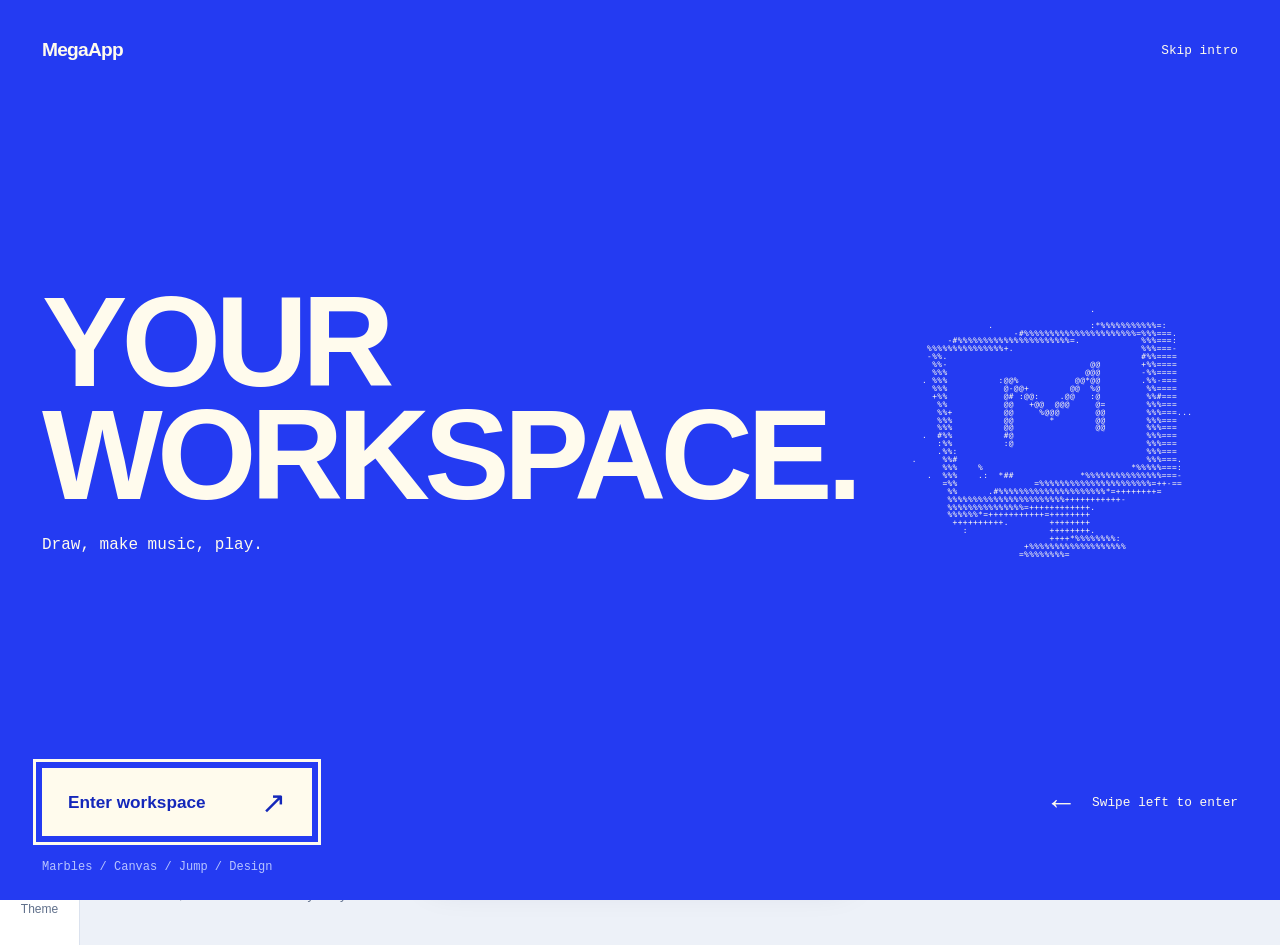
==== index.html @ 5696711a "Publish Git-backed Reading from MegaApp 30e77fb" ====
<!doctype html>
<html lang="en">
  <head>
    <meta charset="utf-8" />
    <meta
      name="viewport"
      content="width=device-width, initial-scale=1, viewport-fit=cover"
    />
    <meta name="theme-color" content="#3558f5" />
    <meta
      name="description"
      content="A personal creative playground for iPad, Pencil, and the web."
    />
    <meta name="apple-mobile-web-app-capable" content="yes" />
    <meta name="apple-mobile-web-app-status-bar-style" content="default" />
    <title>MegaApp — Playground</title>
    <link rel="icon" href="./favicon.svg" type="image/svg+xml" />
    <link rel="apple-touch-icon" href="./icons/apple-touch-icon.png" />
    <link rel="manifest" href="./manifest.webmanifest" />
    <link rel="stylesheet" href="./styles.css" />
    <link rel="stylesheet" href="./files-demo.css" />
    <link rel="stylesheet" href="./reading.css" />
  </head>
  <body>
    <div class="app-shell">
      <header class="topbar">
        <a class="brand" href="./" aria-label="MegaApp home"
          ><span class="brand-mark" aria-hidden="true">m</span
          ><span>MegaApp</span><span class="edition">Playground</span></a
        >
        <div class="topbar-actions">
          <span id="connection-status" class="connection">Online</span
          ><button id="install-help" class="quiet-button">Add to iPad</button>
        </div>
      </header>
      <nav class="dock" aria-label="Playground" role="tablist">
        <button
          class="dock-button selected"
          id="tab-marble"
          role="tab"
          aria-selected="true"
          aria-controls="panel-marble"
          data-panel="marble"
        >
          <svg viewBox="0 0 24 24" aria-hidden="true">
            <circle cx="8" cy="7" r="3" />
            <circle cx="17" cy="13" r="2" />
            <path d="m3 14 10 5 8-4" /></svg
          ><span>Marbles</span>
        </button>
        <button
          class="dock-button"
          id="tab-jump"
          role="tab"
          aria-selected="false"
          aria-controls="panel-jump"
          tabindex="-1"
          data-panel="jump"
        >
          <svg viewBox="0 0 24 24" aria-hidden="true">
            <path
              d="M3 20h6m6 0h6M7 14l4-7 4 4 3-1M11 7l-1-3m1 3 4-2M11 13l-1 5m3-5 3 5"
            />
            <circle cx="15" cy="3" r="1.5" /></svg
          ><span>Jump</span>
        </button>
        <button
          class="dock-button"
          id="tab-canvas"
          role="tab"
          aria-selected="false"
          aria-controls="panel-canvas"
          tabindex="-1"
          data-panel="canvas"
        >
          <svg viewBox="0 0 24 24" aria-hidden="true">
            <path d="m5 17 12-12 3 3-12 12-4 1Z M14 8l3 3" /></svg
          ><span>Canvas</span>
        </button>
        <button
          class="dock-button"
          id="tab-files"
          role="tab"
          aria-selected="false"
          aria-controls="panel-files"
          tabindex="-1"
          data-panel="files"
        >
          <svg viewBox="0 0 24 24" aria-hidden="true">
            <path d="M3 7h7l2 2h9v11H3Z M3 7V4h7l2 3" />
            <path d="M8 14h8 M8 17h5" /></svg
          ><span>Files</span>
        </button>
        <button class="dock-button" id="tab-reading" role="tab" aria-selected="false" aria-controls="panel-reading" tabindex="-1" data-panel="reading"><svg viewBox="0 0 24 24" aria-hidden="true"><path d="M5 3h10l4 4v14H5Z M14 3v5h5 M8 12h8 M8 16h6" /></svg><span>Reading</span></button>
        <button
          class="dock-button"
          id="tab-device"
          role="tab"
          aria-selected="false"
          aria-controls="panel-device"
          tabindex="-1"
          data-panel="device"
        >
          <svg viewBox="0 0 24 24" aria-hidden="true">
            <rect x="6" y="3" width="12" height="18" rx="3" />
            <path d="M10 17h4" /></svg
          ><span>Device</span>
        </button>
        <button
          class="dock-button"
          id="tab-state"
          role="tab"
          aria-selected="false"
          aria-controls="panel-state"
          tabindex="-1"
          data-panel="state"
        >
          <svg viewBox="0 0 24 24" aria-hidden="true">
            <path d="m12 3 9 5-9 5-9-5Z m-9 9 9 5 9-5 M3 16l9 5 9-5" /></svg
          ><span>State</span>
        </button>
        <button
          class="dock-button"
          id="tab-design"
          role="tab"
          aria-selected="false"
          aria-controls="panel-design"
          tabindex="-1"
          data-panel="design"
        >
          <svg viewBox="0 0 24 24" aria-hidden="true">
            <path
              d="M12 5v15M3 4h5a4 4 0 0 1 4 2 4 4 0 0 1 4-2h5v15h-5a4 4 0 0 0-4 2 4 4 0 0 0-4-2H3Z"
            /></svg
          ><span>Design</span>
        </button>
        <span class="dock-spacer"></span
        ><button
          id="theme-toggle"
          class="dock-button"
          aria-label="Switch color theme"
        >
          <svg viewBox="0 0 24 24" aria-hidden="true">
            <path d="M19 14A8 8 0 0 1 10 5a8 8 0 1 0 9 9Z" /></svg
          ><span>Theme</span>
        </button>
      </nav>
      <main>
        <section
          id="panel-marble"
          class="panel marble-panel"
          role="tabpanel"
          aria-labelledby="tab-marble"
        >
          <div class="panel-heading marble-heading">
            <div>
              <h1>Marble Music</h1>
              <p>Draw a line. Let a little melody fall.</p>
            </div>
            <button
              id="marble-play"
              class="primary-button marble-play"
              aria-pressed="false"
              disabled
            >
              Play
            </button>
          </div>
          <div class="marble-toolbar" aria-label="Marble tools">
            <div class="segmented">
              <button id="marble-tool-draw" class="active" aria-pressed="true">
                Draw rails
              </button>
              <button id="marble-tool-drop" aria-pressed="false">
                Drop marbles
              </button>
            </div>
            <label class="marble-note-control"
              >Next rail
              <select id="marble-note">
                <option value="0">C4</option>
                <option value="1">D4</option>
                <option value="2">E4</option>
                <option value="3">G4</option>
                <option value="4">A4</option>
                <option value="5">C5</option>
                <option value="6">D5</option>
                <option value="7">E5</option>
              </select>
            </label>
            <div class="toolbar-spacer"></div>
            <button id="marble-undo" class="quiet-button" disabled>Undo</button>
            <button id="marble-clear" class="quiet-button">Clear</button>
          </div>
          <div class="marble-workspace">
            <div id="marble-stage" class="marble-stage">
              <canvas
                id="marble-canvas"
                tabindex="0"
                aria-label="Marble Music board. Draw rails or drop marbles with Pencil, touch, or mouse. Use the controls to play. Keyboard: Space to play or pause, Command Z to undo."
              ></canvas>
            </div>
            <aside class="marble-instrument" aria-label="Instrument controls">
              <div class="marble-control-title">
                <h2>A tiny instrument</h2>
                <span class="marble-note-symbol" aria-hidden="true">♫</span>
              </div>
              <button
                id="marble-sound"
                class="quiet-button marble-sound"
                aria-pressed="true"
              >
                Sound on
              </button>
              <label class="marble-slider"
                >Gravity
                <output id="marble-gravity-value" for="marble-gravity"
                  >600</output
                >
                <input
                  id="marble-gravity"
                  type="range"
                  min="100"
                  max="1200"
                  step="1"
                  value="600"
                />
              </label>
              <label class="marble-slider"
                >Volume
                <output id="marble-volume-value" for="marble-volume"
                  >35%</output
                >
                <input
                  id="marble-volume"
                  type="range"
                  min="0"
                  max="1"
                  step="0.01"
                  value="0.35"
                />
              </label>
              <p id="marble-instruction" class="marble-instruction">
                Draw musical rails, then press Play. Choose Drop marbles to add
                your own.
              </p>
              <div class="marble-scene-actions">
                <button id="marble-reset" class="quiet-button">Restart</button>
                <button id="marble-demo" class="quiet-button">Load demo</button>
              </div>
              <div class="marble-file-actions">
                <button id="marble-export" class="quiet-button">
                  Save scene
                </button>
                <button id="marble-import" class="quiet-button">
                  Open scene
                </button>
                <input
                  id="marble-file"
                  type="file"
                  accept="application/json,.json"
                  hidden
                />
              </div>
            </aside>
          </div>
          <footer class="marble-footer">
            <span id="marble-status" role="status"
              >Getting the marbles ready…</span
            >
            <div class="marble-counters">
              <span><output id="marble-ball-count">0</output> marbles</span
              ><span><output id="marble-hit-count">0</output> notes</span>
            </div>
          </footer>
        </section>
        <section
          id="panel-jump"
          class="panel platformer-panel"
          role="tabpanel"
          aria-labelledby="tab-jump"
          hidden
        >
          <div class="panel-heading platformer-heading">
            <div>
              <h1>Pocket Jump</h1>
              <p>Run, jump, grab coins. Reach the flag.</p>
            </div>
            <div class="platformer-actions">
              <button
                id="platformer-sound"
                class="quiet-button"
                aria-pressed="true"
              >
                Sound on
              </button>
              <button id="platformer-restart" class="quiet-button">
                Restart
              </button>
              <button id="platformer-play" class="primary-button">Start</button>
            </div>
          </div>
          <div class="platformer-machine">
            <div class="platformer-hud" aria-label="Game score">
              <span>Score <output id="platformer-score">0</output></span>
              <span>Coins <output id="platformer-coins">0</output></span>
              <span>Lives <output id="platformer-lives">3</output></span>
            </div>
            <div id="platformer-stage" class="platformer-stage">
              <canvas
                id="platformer-canvas"
                tabindex="0"
                aria-label="Pocket Jump game. Use left and right arrows or A and D to move. Space, up arrow, or W to jump. On a touchscreen use the move and Jump buttons below."
                aria-describedby="platformer-status"
              ></canvas>
              <div id="platformer-overlay" class="platformer-overlay">
                <div class="platformer-prompt">
                  <h2 id="platformer-overlay-title">A little adventure.</h2>
                  <p id="platformer-overlay-text">
                    Jump over gaps and stomp the blobs. Three lives, one flag.
                  </p>
                  <button id="platformer-action" class="primary-button">
                    Start
                  </button>
                </div>
              </div>
            </div>
            <div class="platformer-controls" aria-label="Touch game controls">
              <div class="platformer-directions">
                <button
                  id="platformer-left"
                  class="platformer-pad"
                  aria-label="Move left"
                  aria-pressed="false"
                >
                  <span aria-hidden="true">←</span>
                </button>
                <button
                  id="platformer-right"
                  class="platformer-pad"
                  aria-label="Move right"
                  aria-pressed="false"
                >
                  <span aria-hidden="true">→</span>
                </button>
              </div>
              <span class="platformer-touch-hint"
                >Hold to move. Tap to jump.</span
              >
              <button
                id="platformer-jump"
                class="platformer-pad platformer-jump"
                aria-label="Jump"
                aria-pressed="false"
              >
                Jump <span aria-hidden="true">↑</span>
              </button>
            </div>
          </div>
          <footer class="platformer-footer">
            <span id="platformer-status" role="status"
              >Your adventure is ready.</span
            >
            <span class="platformer-keyboard-hint"
              >Keyboard: ← → or A D · Space to jump</span
            >
          </footer>
        </section>
        <section
          id="panel-canvas"
          class="panel canvas-panel"
          role="tabpanel"
          aria-labelledby="tab-canvas"
          hidden
        >
          <div class="panel-heading">
            <div>
              <h1>A little room to make things.</h1>
              <p>Pencil, finger, mouse. Try a mark.</p>
            </div>
            <button id="canvas-fullscreen" class="quiet-button">
              Fullscreen
            </button>
          </div>
          <div class="canvas-toolbar" aria-label="Drawing controls">
            <div class="segmented">
              <button id="tool-draw" class="active" aria-pressed="true">
                Draw</button
              ><button id="tool-erase" aria-pressed="false">Erase</button>
            </div>
            <label class="color-control"
              >Ink <input type="color" id="ink-color" value="#3558f5"
            /></label>
            <label class="width-control"
              >Size
              <input
                type="range"
                id="brush-size"
                min="1"
                max="48"
                value="8"
              /><output id="brush-value" for="brush-size">8</output></label
            >
            <label class="toggle-control"
              ><input type="checkbox" id="pressure-toggle" checked />
              Pressure</label
            >
            <label class="toggle-control"
              ><input type="checkbox" id="pen-only" /> Pencil only</label
            >
            <div class="toolbar-spacer"></div>
            <button id="undo" class="quiet-button" disabled>Undo</button
            ><button id="redo" class="quiet-button" disabled>Redo</button
            ><button id="clear-canvas" class="quiet-button">Clear</button>
          </div>
          <div class="canvas-workspace">
            <div class="canvas-stage" id="canvas-stage">
              <canvas
                id="drawing-canvas"
                aria-label="Drawing canvas. Use Pencil, touch, or mouse. Keyboard shortcuts: Command Z to undo; plus and minus to zoom."
                tabindex="0"
              ></canvas>
              <div class="canvas-welcome" id="canvas-welcome">
                <span class="welcome-spark" aria-hidden="true">✳</span
                ><strong>Hey. What happens if…</strong
                ><span>Make a mark and find out.</span>
              </div>
              <div class="zoom-controls">
                <button id="zoom-out" aria-label="Zoom out">−</button
                ><output id="zoom-value">100%</output
                ><button id="zoom-in" aria-label="Zoom in">+</button
                ><button id="zoom-fit">Fit</button>
              </div>
            </div>
            <aside class="input-rack" aria-label="Live input">
              <div class="rack-heading">
                <h2>Under your fingertips</h2>
                <span id="pointer-type" class="small-badge">Waiting</span>
              </div>
              <div class="pressure-meter">
                <span>Pressure</span><strong id="pressure-value">0.00</strong>
                <div class="meter-track"><span id="pressure-fill"></span></div>
              </div>
              <dl class="telemetry">
                <div>
                  <dt>Position</dt>
                  <dd id="pointer-position">—</dd>
                </div>
                <div>
                  <dt>Tilt</dt>
                  <dd id="pointer-tilt">—</dd>
                </div>
                <div>
                  <dt>Altitude</dt>
                  <dd id="pointer-altitude">—</dd>
                </div>
                <div>
                  <dt>Azimuth</dt>
                  <dd id="pointer-azimuth">—</dd>
                </div>
                <div>
                  <dt>Twist</dt>
                  <dd id="pointer-twist">—</dd>
                </div>
                <div>
                  <dt>Contact</dt>
                  <dd id="pointer-contact">—</dd>
                </div>
                <div>
                  <dt>Samples</dt>
                  <dd id="pointer-samples">—</dd>
                </div>
                <div>
                  <dt>Prediction</dt>
                  <dd id="pointer-prediction">—</dd>
                </div>
                <div>
                  <dt>Display</dt>
                  <dd id="display-density">—</dd>
                </div>
              </dl>
              <p class="rack-note">
                Two fingers to pan and zoom. Predicted marks are a preview; only
                actual input is saved to your export.
              </p>
              <div class="export-actions">
                <button id="export-png" class="primary-button">
                  Save image</button
                ><button id="export-svg" class="quiet-button">Save SVG</button
                ><button id="share-canvas" class="quiet-button">Share</button>
              </div>
            </aside>
          </div>
          <footer class="canvas-footer">
            <span id="canvas-summary">Your canvas is ready.</span
            ><span>960 × 640</span>
          </footer>
        </section>
        <section id="panel-reading" class="panel" role="tabpanel" aria-labelledby="tab-reading" hidden>
          <header class="reading-heading"><div><h1>A place for papers.</h1><p>Bring a PDF. Keep a copy here. Let your library travel with you.</p></div><button id="reading-import" class="primary-button">Add PDF</button><input id="reading-file" type="file" accept="application/pdf,.pdf" hidden /></header>
          <div class="reading-layout">
            <aside class="reading-shelf" aria-label="PDF library">
              <div class="reading-connection"><h2>GitHub library</h2><p id="reading-account" class="reading-account">GitHub disconnected</p><p><a class="reading-guide" href="./reading/git-guide.html" target="_blank" rel="noopener">Get a repository key</a></p><label id="reading-key-label" for="reading-key">Repository key</label><input id="reading-key" type="password" autocomplete="off" autocapitalize="none" spellcheck="false" placeholder="Paste fine-grained key" /><button id="reading-connect" class="primary-button">Connect library</button><button id="reading-refresh" class="quiet-button" disabled>Refresh library</button><button id="reading-disconnect" class="quiet-button" hidden>Disconnect</button></div>
              <h2>On this device</h2><p id="reading-cache-warning" role="status" hidden></p><p id="reading-count"></p><div id="reading-local-list" class="reading-local-list"></div>
              <h2>In GitHub library</h2><div id="reading-cloud-list" class="reading-cloud-list"></div><p id="reading-cloud-empty">Connect this private repository on each device to share your library.</p>
              <details id="reading-setup" class="reading-setup"><summary>Repository setting and key setup</summary><p>The app lives on GitHub Pages. Your private library holds PDF files.</p><label for="reading-repository">MEGAAPP_ASSET_REPOSITORY</label><input id="reading-repository" type="url" autocomplete="off" autocapitalize="none" spellcheck="false" /><button id="reading-save-repository" class="quiet-button">Save repository setting</button><p>This location is also a variable in State. It can travel in your environment export. Your key stays in memory for up to one hour; reconnect after reloading.</p><a class="reading-guide" href="./reading/git-guide.html" target="_blank" rel="noopener">Get a key and try two devices</a></details>
            </aside>
            <article class="reading-viewer" aria-label="PDF reader"><header class="reading-viewer-heading"><h2 id="reading-title">Choose a paper</h2><button id="reading-upload" class="primary-button" disabled>Upload to GitHub</button></header>
              <div class="reading-toolbar"><output id="reading-page-label" aria-live="polite">Opening sample…</output><button id="reading-prev" class="quiet-button" aria-label="Previous page" disabled>‹</button><form id="reading-page-form"><label for="reading-page-input">Page</label><input id="reading-page-input" type="number" min="1" value="1" aria-label="Page number" /><button class="quiet-button" type="submit">Go</button></form><button id="reading-next" class="quiet-button" aria-label="Next page" disabled>›</button><button id="reading-zoom-out" class="quiet-button" aria-label="Zoom out" disabled>−</button><span id="reading-zoom-label">100%</span><button id="reading-zoom-in" class="quiet-button" aria-label="Zoom in" disabled>+</button><button id="reading-download" class="quiet-button" disabled>Save PDF</button></div>
              <div id="reading-surface" class="reading-surface"><canvas id="reading-canvas" aria-label="Rendered PDF page"></canvas></div>
              <p id="reading-status" class="reading-status" role="status">The sample is local. Connect GitHub when you want to share PDFs between your devices.</p>
              <details class="reading-text"><summary>Selectable page text</summary><pre id="reading-text"></pre></details>
            </article>
          </div>
        </section>
        <section
          id="panel-files"
          class="panel files-panel"
          role="tabpanel"
          aria-labelledby="tab-files"
          hidden
        >
          <div class="panel-heading files-heading">
            <div>
              <h1>Files that travel with you.</h1>
              <p>Work here. Keep an original in Drive. Take a copy anywhere.</p>
            </div>
            <button id="files-walkthrough" class="primary-button">Start walkthrough</button>
          </div>
          <div class="files-simulation-note">
            <span class="files-simulation-badge">Interactive simulation</span>
            <p>Try it safely. These Drive copies live in this browser; no Google account is connected.</p>
          </div>
          <p id="files-session-warning" class="files-warning" role="status" hidden>
            Session only: this browser could not save files on this device. Export your work before closing this tab.
          </p>
          <div id="files-live-connection" class="files-live-connection" hidden>
            <div><strong id="files-live-title">Google Drive connection</strong><p id="files-live-detail">Checking the private Drive connection…</p></div>
            <div><button id="files-connect" class="primary-button" hidden>Connect for this session</button><button id="files-pick-drive" class="primary-button" hidden>Pick existing Drive file</button><button id="files-drive-refresh" class="quiet-button" hidden>Refresh Drive files</button><button id="files-disconnect" class="quiet-button" hidden>End Drive session</button></div>
          </div>
          <p id="files-picker-setup" class="files-warning" hidden>Choosing existing files needs the approved Google Picker setup: a restricted API key and the same Cloud project number. Local files remain available.</p>
          <p id="files-upload-setup" class="files-warning" hidden>Drive uploads need the private server’s recovery storage configured first. You can still open chosen Drive files, edit locally, and export your copies.</p>
          <div class="files-copy-map" aria-label="Where your file lives">
            <article class="files-place files-place-device">
              <div class="files-place-heading">
                <svg viewBox="0 0 32 32" aria-hidden="true"><rect x="4" y="5" width="24" height="17" rx="3"/><path d="M12 22v5m8-5v5M9 27h14"/></svg>
                <h2>This device</h2>
                <span id="files-device-state" class="files-place-state">Ready</span>
              </div>
              <div class="files-copy-sheet">
                <strong id="files-device-name">Your working copy</strong>
                <span id="files-device-detail">Open a file to keep it close.</span>
              </div>
              <p id="files-device-explanation">Edits stay on this device, even when you’re offline.</p>
            </article>
            <div id="files-bridge" class="files-bridge" aria-hidden="true">
              <svg viewBox="0 0 100 32"><path d="M3 16h92m-9-8 9 8-9 8"/></svg>
              <span id="files-bridge-label">Open · edit · save</span>
            </div>
            <article class="files-place files-place-drive">
              <div class="files-place-heading">
                <svg viewBox="0 0 32 32" aria-hidden="true"><path d="m12 4-9 16 5 8h18l4-8-9-16Z M12 4l9 16H3m5 8 5-8m17 0H13l8-16"/></svg>
                <h2>Google Drive</h2>
                <span id="files-drive-state" class="files-place-state">Simulation</span>
              </div>
              <div class="files-copy-sheet">
                <strong id="files-drive-name">Your original</strong>
                <span id="files-drive-detail">Save a file to make a Drive copy.</span>
              </div>
              <p id="files-drive-explanation">Opening checks the original for changes. Saving checks again.</p>
            </article>
          </div>
          <div class="files-demo-controls" aria-label="Simulation controls">
            <div class="files-network-state"><span id="files-network-dot" aria-hidden="true"></span><strong id="files-network-label">Simulated connection on</strong></div>
            <div class="files-simulation-actions">
              <button id="files-network" class="quiet-button" aria-pressed="false">Go offline</button>
              <button id="files-external" class="quiet-button" disabled>Change Drive copy</button>
              <button id="files-fail" class="quiet-button">Fail next upload</button>
            </div>
          </div>
          <div id="files-guide" class="files-guide" role="status">
            <span id="files-guide-title">See what happens to a file.</span>
            <p id="files-guide-text">Start a walkthrough, or bring in a file of your own. The simulation never removes your work.</p>
            <button id="files-guide-action" class="quiet-button" hidden></button>
          </div>
          <div class="files-workspace">
            <aside class="files-library" aria-label="Files on this device">
              <div class="files-library-heading"><h2>Your files</h2><span id="files-count">0</span></div>
              <div class="files-library-actions">
                <button id="files-new" class="quiet-button">New note</button>
                <button id="files-import" class="quiet-button">Import file</button>
                <input id="files-import-input" type="file" hidden />
              </div>
              <div id="files-list" class="files-list"></div>
              <button id="files-large" class="files-large-button">Try a 12 MiB file <span>A sample you can open and export</span></button>
              <p id="files-library-note" class="files-library-note">Files and earlier copies live outside the ordinary State values.</p>
            </aside>
            <div class="files-editor-area">
              <div id="files-empty" class="files-empty">
                <svg viewBox="0 0 80 90" aria-hidden="true"><path d="M16 6h31l17 17v58H16Z M47 6v17h17 M27 38h26m-26 10h26m-26 10h17"/></svg>
                <h2>A file in two places.</h2>
                <p>Open it, make a change, lose the connection.<br />Your work stays with you.</p>
              </div>
              <div id="files-editor-content" hidden>
                <div class="files-editor-heading">
                  <div><h2 id="files-editor-name"></h2><span id="files-editor-meta" class="files-editor-meta"></span></div>
                  <span id="files-status" class="files-status" role="status"></span>
                </div>
                <div class="files-editor-toolbar">
                  <button id="files-save" class="primary-button">Save to Drive</button>
                  <button id="files-refresh" class="quiet-button">Refresh</button>
                  <button id="files-export" class="quiet-button">Export all copies</button>
                </div>
                <p id="files-draft-status" class="files-draft-status" role="status"></p>
                <div id="files-draft-recovery" class="files-recovery" hidden>
                  <p>Your typing is still here, but this file changed elsewhere. Keep it as a new file or download it before opening another file.</p>
                  <div><button id="files-recover" class="primary-button">Keep typing as a new file</button><button id="files-download-typing" class="quiet-button">Download typing</button></div>
                </div>
                <label id="files-text-label" class="files-text-label" for="files-editor">Working copy</label>
                <textarea id="files-editor" class="files-editor" spellcheck="true" aria-describedby="files-draft-status"></textarea>
                <div id="files-binary" class="files-binary" hidden><svg viewBox="0 0 48 56" aria-hidden="true"><path d="M8 4h21l11 11v37H8Z M29 4v11h11 M18 29l-5 5 5 5m12-10 5 5-5 5"/></svg><strong id="files-binary-name"></strong><p>This file is kept as its original bytes. You can save, refresh, and export it.</p></div>
                <div id="files-conflict" class="files-conflict" hidden>
                  <div class="files-conflict-title"><h3>Two changes. Both kept.</h3><span class="files-status" data-status="conflict">Needs your choice</span></div>
                  <p id="files-conflict-description">Your working copy and the changed Drive original are safe. Compare them, then choose what to keep working on.</p>
                  <div class="files-comparison"><div><h4>Your working copy</h4><pre id="files-local-preview"></pre></div><div><h4 id="files-remote-heading">Changed Drive copy</h4><pre id="files-remote-preview"></pre></div></div>
                  <div class="files-conflict-actions"><button id="files-keep-both" class="primary-button">Keep both as files</button><button id="files-use-drive" class="quiet-button">Use Drive copy</button></div>
                  <p class="files-conflict-footnote">Use Drive copy also keeps your local draft in earlier copies and in your export.</p>
                </div>
                <details id="files-history" class="files-history"><summary>Earlier copies <span id="files-history-count">0</span></summary><div id="files-history-list"></div></details>
              </div>
            </div>
          </div>
          <details class="files-setup">
            <summary>How a real Drive connection will work</summary>
            <p>A private server keeps credentials outside files, ordinary State values, exports, and browser source. Google will ask you to approve access only to files you choose or create with MegaApp.</p>
            <p>Real setup needs your approval for the Google OAuth application and its redirect address. The first connection lasts for a server session. Persistent access would require a separate approval.</p>
          </details>
        </section>
        <section
          id="panel-device"
          class="panel document-panel"
          role="tabpanel"
          aria-labelledby="tab-device"
          hidden
        >
          <div class="panel-heading">
            <div>
              <h1>What can this device do?</h1>
              <p>Live checks for the browser you’re using.</p>
            </div>
            <button id="refresh-capabilities" class="quiet-button">
              Refresh
            </button>
          </div>
          <div id="device-summary" class="device-summary"></div>
          <div class="capability-filters">
            <label
              >Find a capability
              <input
                id="capability-search"
                type="search"
                placeholder="Pencil, audio, files…" /></label
            ><label
              >Show
              <select id="capability-filter">
                <option value="all">Everything</option>
                <option value="available">API exposed</option>
                <option value="unavailable">Not exposed</option>
              </select></label
            >
          </div>
          <div id="capability-list"></div>
          <div
            id="probe-output"
            class="probe-output"
            aria-live="polite"
            hidden
          ></div>
        </section>
        <section
          id="panel-state"
          class="panel document-panel"
          role="tabpanel"
          aria-labelledby="tab-state"
          hidden
        >
          <div class="panel-heading">
            <div>
              <h1>A few things to remember.</h1>
              <p>
                A small persistence experiment. Come back and your values will
                still be here.
              </p>
            </div>
            <span id="storage-status" class="small-badge">Loading</span>
          </div>
          <div class="state-actions">
            <button id="export-state" class="primary-button">
              Export sample</button
            ><button id="import-state" class="quiet-button">
              Import sample</button
            ><input
              id="state-file"
              type="file"
              accept="application/json,.json"
              hidden
            /><button id="reset-state" class="quiet-button">
              Reset sample
            </button>
          </div>
          <form id="variable-form" class="variable-form">
            <label
              >Name
              <input
                id="variable-name"
                required
                placeholder="apps.demo.tempo"
                autocomplete="off"
                maxlength="100" /></label
            ><label
              >Type
              <select id="variable-type">
                <option>string</option>
                <option>number</option>
                <option>boolean</option>
                <option>object</option>
                <option>array</option>
                <option>null</option>
              </select></label
            ><label class="value-label"
              >Value
              <input id="variable-value" value="" autocomplete="off" /></label
            ><button class="primary-button" type="submit">Save value</button>
            <p id="variable-error" class="form-error" role="alert" hidden></p>
          </form>
          <div id="variable-list" class="variable-list"></div>
          <p class="state-note">
            These are sample values for this device, not a credential store.
            Export a copy to move or back them up. Production state and cloud
            sync come later.
          </p>
        </section>
        <section
          id="panel-design"
          class="panel design-panel"
          role="tabpanel"
          aria-labelledby="tab-design"
          hidden
        >
          <div class="panel-heading design-heading">
            <div>
              <h1>Design reading</h1>
              <p>Care &amp; consequence: our interactive Jony Ive study.</p>
            </div>
            <div class="design-reading-actions">
              <button id="intro-replay" class="quiet-button">Try intro</button>
              <a
                class="quiet-button design-open"
                href="./reading/care-and-consequence.html"
                target="_blank"
                rel="noopener"
                >Open full page</a
              >
            </div>
          </div>
          <iframe
            id="design-reader"
            class="design-reader"
            title="Care and consequence, an interactive field guide to Jony Ive"
            src="./reading/care-and-consequence.html"
            loading="lazy"
          ></iframe>
        </section>
      </main>
    </div>
    <div
      id="workspace-intro"
      class="workspace-intro"
      role="dialog"
      aria-modal="true"
      aria-labelledby="intro-title"
      tabindex="-1"
      hidden
    >
      <div class="intro-topline">
        <span class="intro-brand">MegaApp</span>
        <button id="intro-skip" class="intro-skip">Skip intro</button>
      </div>
      <div class="intro-composition">
        <div class="intro-copy">
          <h1 id="intro-title">Your<br />workspace.</h1>
          <p>Draw, make music, play.</p>
        </div>
        <canvas
          id="intro-art"
          class="intro-art"
          role="img"
          aria-label="An original ASCII computer with a luminous M on its screen"
        ></canvas>
      </div>
      <div class="intro-entry">
        <button id="intro-enter" class="intro-enter">
          Enter workspace <span aria-hidden="true">↗</span>
        </button>
        <span class="intro-swipe"
          ><span aria-hidden="true">←</span> Swipe left to enter</span
        >
      </div>
      <p class="intro-tools">Marbles / Canvas / Jump / Design</p>
      <div class="intro-blade" aria-hidden="true"></div>
    </div>
    <div id="toast" class="toast" role="status" hidden></div>
    <dialog id="files-picker-dialog" class="files-picker-dialog" aria-labelledby="files-picker-title">
      <h2 id="files-picker-title">Choose an existing Drive file</h2>
      <p>Google’s chooser opens in a separate window. Choose one uploaded file to give MegaApp access to that file. Your current working copy stays safe here.</p>
      <p id="files-picker-status" class="files-picker-status" role="status">The chooser is ready to open.</p>
      <div class="files-picker-actions"><a id="files-picker-open" class="primary-button" target="_blank" rel="noopener noreferrer">Open Google chooser</a><button id="files-picker-cancel" class="quiet-button" type="button">Cancel</button></div>
    </dialog>
    <dialog id="install-dialog" aria-labelledby="install-title">
      <form method="dialog">
        <button class="dialog-close quiet-button" aria-label="Close">
          Close
        </button>
      </form>
      <h2 id="install-title">Add MegaApp to your Home Screen</h2>
      <p>
        In Safari or Chrome on iPad, open the Share menu and choose
        <strong>Add to Home Screen</strong>. Enable
        <strong>Open as Web App</strong> if offered.
      </p>
      <p>After the first connected visit, the playground can open offline.</p>
      <p>
        Each browser and the Home Screen app keep separate local values. Export
        and import a sample snapshot to move them between contexts.
      </p>
    </dialog>
    <script type="module" src="./src/app.js"></script>
  </body>
</html>
---- styles.css ----
:root {
  color-scheme: light;
  --paper: #edf1f8;
  --surface: #fff;
  --ink: #19243c;
  --muted: #60708b;
  --line: #dbe2ee;
  --accent: #3558f5;
  --accent-soft: #e9edff;
  --stage: #e3e9f3;
  --warning: #99421e;
  --success: #14634c;
  font-family: -apple-system, BlinkMacSystemFont, "Helvetica Neue", sans-serif;
  font-size: 16px;
  background: var(--paper);
  color: var(--ink);
}
* {
  box-sizing: border-box;
}
body {
  margin: 0;
}
.marble-panel {
  --marble-board: #e8e7fc;
  --marble-line: #d5d3ed;
  --marble-ink: #253157;
  min-height: calc(100dvh - 64px);
}
.marble-heading h1 {
  font-family:
    ui-rounded,
    -apple-system,
    BlinkMacSystemFont,
    sans-serif;
  font-weight: 720;
  letter-spacing: -0.045em;
  font-size: clamp(1.75rem, 2.7vw, 2.4rem);
}
.marble-play {
  min-width: 100px;
  min-height: 46px;
  font-size: 1rem;
  border-radius: 14px;
}
.marble-play[aria-pressed="true"] {
  background: #7960d9;
  color: white;
}
.marble-toolbar {
  display: flex;
  align-items: center;
  gap: 14px;
  flex-wrap: wrap;
  padding: 12px 14px;
  background: var(--surface);
  border: 1px solid var(--line);
  border-radius: 16px 16px 0 0;
}
.marble-note-control {
  display: flex;
  gap: 9px;
  align-items: center;
  color: var(--muted);
  font-size: 0.875rem;
}
.marble-note-control select {
  padding: 7px 36px 7px 10px;
  min-height: 44px;
}
.marble-workspace {
  display: grid;
  grid-template-columns: minmax(0, 1fr) 224px;
  border: 1px solid var(--line);
  border-top: 0;
  border-radius: 0 0 16px 16px;
  overflow: hidden;
}
.marble-stage {
  position: relative;
  width: 100%;
  min-width: 0;
  min-height: 500px;
  aspect-ratio: 3 / 2;
  overflow: hidden;
  isolation: isolate;
  background: var(--marble-board);
}
.marble-stage canvas {
  display: block;
  width: 100%;
  height: 100%;
  position: absolute;
  inset: 0;
  touch-action: none;
  user-select: none;
  -webkit-user-select: none;
  -webkit-touch-callout: none;
}
.marble-instrument {
  background: var(--surface);
  padding: 22px 18px;
  border-left: 1px solid var(--line);
  display: flex;
  flex-direction: column;
  gap: 24px;
  min-width: 0;
}
.marble-control-title {
  display: flex;
  align-items: center;
  justify-content: space-between;
  gap: 8px;
}
.marble-note-symbol {
  font-size: 28px;
  color: #7960d9;
  line-height: 1;
}
.marble-sound {
  background: var(--paper);
  border: 1px solid var(--line);
}
.marble-sound[aria-pressed="true"] {
  color: var(--accent);
  background: var(--accent-soft);
  border-color: transparent;
}
.marble-slider {
  display: grid;
  grid-template-columns: 1fr auto;
  align-items: center;
  gap: 12px;
  color: var(--muted);
  font-size: 0.875rem;
}
.marble-slider output {
  color: var(--ink);
  font-variant-numeric: tabular-nums;
}
.marble-slider input[type="range"] {
  grid-column: 1 / -1;
  width: 100%;
  margin: 0;
  min-height: 44px;
}
.marble-instruction {
  color: var(--muted);
  font-size: 0.875rem;
}
.marble-scene-actions,
.marble-file-actions {
  display: grid;
  gap: 6px;
  grid-template-columns: 1fr 1fr;
}
.marble-scene-actions {
  margin-top: auto;
}
.marble-file-actions {
  padding-top: 15px;
  border-top: 1px solid var(--line);
  gap: 2px;
}
.marble-scene-actions button,
.marble-file-actions button {
  padding: 8px 4px;
  font-size: 0.8125rem;
}
.marble-footer {
  display: flex;
  align-items: start;
  justify-content: space-between;
  gap: 12px;
  padding: 16px 3px;
  color: var(--muted);
  font-size: 0.8125rem;
  line-height: 1.5;
}
.marble-counters {
  display: flex;
  gap: 18px;
  white-space: nowrap;
}
.marble-counters output {
  color: var(--ink);
  font-variant-numeric: tabular-nums;
}
.platformer-heading h1 {
  font-family:
    ui-rounded,
    -apple-system,
    BlinkMacSystemFont,
    sans-serif;
  font-weight: 750;
  letter-spacing: -0.045em;
  font-size: clamp(1.75rem, 2.7vw, 2.4rem);
}
.platformer-actions {
  display: flex;
  align-items: center;
  gap: 6px;
}
.platformer-actions .primary-button {
  min-width: 90px;
  min-height: 44px;
}
.platformer-machine {
  border: 1px solid var(--line);
  border-radius: 16px;
  overflow: hidden;
  background: var(--surface);
}
.platformer-hud {
  display: flex;
  gap: 28px;
  padding: 12px 20px;
  font-size: 0.875rem;
  color: var(--muted);
  border-bottom: 1px solid #173e5120;
}
.platformer-hud span {
  display: flex;
  align-items: center;
  gap: 9px;
}
.platformer-hud output {
  color: var(--ink);
  font-weight: 700;
  font-variant-numeric: tabular-nums;
}
.platformer-stage {
  position: relative;
  width: 100%;
  aspect-ratio: 16 / 9;
  max-height: min(580px, calc(100dvh - 380px));
  min-height: 180px;
  background: #87cfea;
  overflow: hidden;
  isolation: isolate;
}
.platformer-stage canvas {
  position: absolute;
  inset: 0;
  display: block;
  width: 100%;
  height: 100%;
  touch-action: none;
}
.platformer-stage canvas:focus-visible {
  outline-offset: -4px;
}
.platformer-overlay {
  position: absolute;
  inset: 0;
  display: grid;
  place-items: center;
  padding: 16px;
  background: #173e511c;
}
.platformer-prompt {
  text-align: center;
  max-width: 340px;
  padding: 22px 26px;
  color: #173e51;
  background: #ffffffef;
  border: 2px solid #173e5125;
  border-radius: 14px;
  box-shadow: 0 7px 0 #173e5112;
}
.platformer-prompt h2 {
  font-size: clamp(1.1rem, 2vw, 1.5rem);
  font-family:
    ui-rounded,
    -apple-system,
    BlinkMacSystemFont,
    sans-serif;
  font-weight: 750;
}
.platformer-prompt p {
  margin: 8px 0 16px;
  font-size: 0.875rem;
}
.platformer-prompt .primary-button {
  min-width: 116px;
  min-height: 44px;
}
.platformer-controls {
  display: flex;
  align-items: center;
  justify-content: space-between;
  gap: 16px;
  padding: 12px 18px max(12px, env(safe-area-inset-bottom));
  background: var(--surface);
  border-top: 1px solid var(--line);
  user-select: none;
  -webkit-user-select: none;
  -webkit-touch-callout: none;
}
.platformer-directions {
  display: flex;
  gap: 12px;
}
.platformer-pad {
  display: inline-flex;
  align-items: center;
  justify-content: center;
  min-width: 70px;
  min-height: 60px;
  border-radius: 13px;
  background: var(--paper);
  color: var(--ink);
  border: 1px solid var(--line);
  box-shadow: 0 4px 0 var(--line);
  font-size: 1.5rem;
  font-weight: 650;
  touch-action: none;
}
.platformer-pad[aria-pressed="true"],
.platformer-pad:active {
  transform: translateY(3px);
  box-shadow: 0 1px 0 var(--line);
  background: var(--accent-soft);
}
.platformer-jump {
  gap: 14px;
  min-width: 128px;
  background: #55b884;
  border-color: #349564;
  color: #102f24;
  box-shadow: 0 4px 0 #349564;
  font-size: 1.1rem;
}
.platformer-jump[aria-pressed="true"],
.platformer-jump:active {
  background: #76cea0;
  box-shadow: 0 1px 0 #349564;
}
.platformer-touch-hint {
  font-size: 0.8125rem;
  color: var(--muted);
}
.platformer-footer {
  display: flex;
  justify-content: space-between;
  gap: 14px;
  color: var(--muted);
  padding: 15px 3px;
  font-size: 0.8125rem;
  line-height: 1.5;
}
.platformer-stage,
.platformer-stage canvas {
  -webkit-user-select: none;
  user-select: none;
  -webkit-touch-callout: none;
}
:root[data-theme="dark"] .marble-panel {
  --marble-board: #28273f;
  --marble-line: #47465d;
  --marble-ink: #eeeaff;
}
@media (min-width: 761px) and (max-width: 980px) {
  .marble-workspace {
    grid-template-columns: minmax(0, 1fr);
  }
  .marble-instrument {
    display: grid;
    grid-template-columns: repeat(3, minmax(0, 1fr));
    gap: 18px;
    border-left: 0;
    border-top: 1px solid var(--line);
  }
  .marble-control-title {
    grid-column: 1 / 3;
  }
  .marble-file-actions {
    grid-column: 2 / 4;
    border: 0;
    padding-top: 0;
  }
}
button,
input,
select,
textarea {
  font: inherit;
}
button,
a,
input,
select {
  touch-action: manipulation;
}
button {
  cursor: pointer;
}
button:disabled {
  cursor: default;
  opacity: 0.42;
}
button {
  border: 0;
}
button:focus-visible,
a:focus-visible,
input:focus-visible,
select:focus-visible,
canvas:focus-visible {
  outline: 3px solid var(--accent);
  outline-offset: 3px;
}
/* Keep the board's focus cue inside the clipped drawing surface. */
canvas:focus-visible {
  outline-color: #3558f5;
  outline-offset: -4px;
}
a {
  color: var(--accent);
}
[hidden] {
  display: none !important;
}
h1,
h2,
p {
  margin: 0;
}
h1 {
  font-size: clamp(1.35rem, 2.2vw, 1.8rem);
  font-weight: 650;
  letter-spacing: -0.035em;
  line-height: 1.2;
}
h2 {
  font-size: 1rem;
  line-height: 1.4;
  font-weight: 650;
}
p {
  line-height: 1.5;
}
.app-shell {
  display: grid;
  grid-template-columns: 80px minmax(0, 1fr);
  grid-template-rows: 64px minmax(0, 1fr);
  min-height: 100svh;
  min-height: 100dvh;
  padding-top: env(safe-area-inset-top);
  padding-left: env(safe-area-inset-left);
  padding-right: env(safe-area-inset-right);
}
.topbar {
  grid-column: 1/-1;
  display: flex;
  align-items: center;
  justify-content: space-between;
  padding: 0 24px;
  background: var(--surface);
  border-bottom: 1px solid var(--line);
  gap: 12px;
}
.brand {
  display: flex;
  align-items: center;
  gap: 10px;
  color: var(--ink);
  text-decoration: none;
  font-size: 1.15rem;
  font-weight: 700;
  letter-spacing: -0.025em;
  white-space: nowrap;
}
.brand-mark {
  display: grid;
  place-items: center;
  background: var(--accent);
  color: #fff;
  width: 30px;
  height: 30px;
  border-radius: 9px;
  font-size: 24px;
  line-height: 1;
}
.edition {
  font-size: 0.875rem;
  color: var(--muted);
  font-weight: 450;
  letter-spacing: 0;
  margin-left: 6px;
}
.topbar-actions {
  display: flex;
  align-items: center;
  gap: 18px;
  flex-wrap: wrap;
  justify-content: flex-end;
  min-width: 0;
}
#update-app {
  color: var(--accent);
  background: var(--accent-soft);
}
.connection {
  font-size: 0.875rem;
  color: var(--muted);
}
.dock {
  display: flex;
  flex-direction: column;
  align-items: stretch;
  gap: 9px;
  padding: 18px 7px;
  background: var(--surface);
  border-right: 1px solid var(--line);
}
.dock-button {
  display: flex;
  flex-direction: column;
  align-items: center;
  justify-content: center;
  gap: 7px;
  min-height: 66px;
  color: var(--muted);
  background: transparent;
  font-size: 0.75rem;
  border-radius: 14px;
}
.dock-button svg {
  width: 23px;
  height: 23px;
  fill: none;
  stroke: currentColor;
  stroke-width: 1.65;
  stroke-linecap: round;
  stroke-linejoin: round;
}
.dock-button.selected {
  color: var(--accent);
  background: var(--accent-soft);
}
.dock-spacer {
  flex: 1;
}
main {
  min-width: 0;
}
.panel {
  padding: 24px 28px;
}
.panel-heading {
  display: flex;
  justify-content: space-between;
  align-items: center;
  gap: 18px;
  margin-bottom: 22px;
}
.panel-heading p {
  color: var(--muted);
  font-size: 0.95rem;
  margin-top: 6px;
}
.quiet-button,
.primary-button {
  border-radius: 9px;
  min-height: 44px;
  padding: 9px 13px;
  white-space: nowrap;
  font-size: 0.875rem;
  font-weight: 550;
  background: transparent;
  color: var(--ink);
}
.quiet-button:hover {
  background: var(--accent-soft);
  color: var(--accent);
}
.primary-button {
  background: var(--accent);
  color: #fff;
}
.primary-button:hover {
  filter: brightness(1.07);
}
.canvas-panel {
  display: flex;
  flex-direction: column;
  min-height: calc(100dvh - 64px);
  padding-bottom: env(safe-area-inset-bottom, 16px);
}
.canvas-toolbar {
  display: flex;
  align-items: center;
  gap: 16px;
  min-height: 64px;
  padding: 10px 14px;
  background: var(--surface);
  border: 1px solid var(--line);
  border-radius: 15px 15px 0 0;
  flex-wrap: wrap;
}
.segmented {
  display: flex;
  background: var(--paper);
  padding: 3px;
  border-radius: 8px;
}
.segmented button {
  padding: 7px 12px;
  min-height: 44px;
  border-radius: 6px;
  background: transparent;
  color: var(--muted);
  font-size: 0.875rem;
}
.segmented button.active {
  background: var(--surface);
  color: var(--ink);
  box-shadow: 0 1px 3px #19243c15;
}
.color-control,
.width-control,
.toggle-control {
  display: flex;
  gap: 8px;
  align-items: center;
  font-size: 0.875rem;
  color: var(--muted);
  min-height: 44px;
}
input[type="color"] {
  width: 44px;
  height: 44px;
  border: 0;
  padding: 2px;
  background: transparent;
}
input[type="range"] {
  accent-color: var(--accent);
  width: 88px;
  min-height: 44px;
}
input[type="checkbox"] {
  accent-color: var(--accent);
  width: 17px;
  height: 17px;
  margin: 0;
}
.width-control output {
  width: 24px;
  text-align: right;
  font-variant-numeric: tabular-nums;
}
.toolbar-spacer {
  flex: 1;
}
.canvas-workspace {
  display: grid;
  grid-template-columns: minmax(0, 1fr) 232px;
  flex: 1;
  min-height: 440px;
  border: 1px solid var(--line);
  border-top: 0;
  border-radius: 0 0 15px 15px;
  overflow: hidden;
}
.canvas-stage {
  position: relative;
  background: var(--stage);
  min-width: 0;
  min-height: 420px;
  overflow: hidden;
  isolation: isolate;
}
.canvas-stage canvas {
  display: block;
  position: absolute;
  inset: 0;
  width: 100%;
  height: 100%;
  touch-action: none;
  user-select: none;
  -webkit-user-select: none;
  -webkit-touch-callout: none;
}
.canvas-welcome {
  position: absolute;
  left: 50%;
  top: 45%;
  transform: translate(-50%, -50%);
  display: flex;
  align-items: center;
  flex-direction: column;
  gap: 12px;
  pointer-events: none;
  color: #73819a;
  text-align: center;
  white-space: nowrap;
}
.welcome-spark {
  font-size: 58px;
  color: #3558f54a;
  line-height: 1;
}
.canvas-welcome strong {
  font-size: 1.45rem;
  color: #546581;
  font-weight: 550;
  letter-spacing: -0.025em;
}
.canvas-welcome > span:last-child {
  font-size: 0.95rem;
}
.zoom-controls {
  position: absolute;
  bottom: 18px;
  left: 50%;
  transform: translateX(-50%);
  display: flex;
  align-items: center;
  gap: 3px;
  background: var(--surface);
  border: 1px solid var(--line);
  border-radius: 11px;
  padding: 3px;
  box-shadow: 0 4px 18px #19243c0e;
  z-index: 2;
}
.zoom-controls button {
  background: transparent;
  color: var(--ink);
  min-width: 44px;
  min-height: 44px;
  border-radius: 7px;
  font-size: 1rem;
}
.zoom-controls button:hover {
  background: var(--accent-soft);
}
.zoom-controls output {
  font-size: 0.875rem;
  min-width: 48px;
  text-align: center;
  font-variant-numeric: tabular-nums;
}
.input-rack {
  background: var(--surface);
  border-left: 1px solid var(--line);
  padding: 20px 18px;
  display: flex;
  flex-direction: column;
  gap: 18px;
}
.rack-heading {
  display: flex;
  flex-direction: column;
  gap: 9px;
}
.small-badge {
  align-self: flex-start;
  background: var(--paper);
  color: var(--muted);
  font-size: 0.75rem;
  padding: 5px 8px;
  border-radius: 6px;
}
.pressure-meter {
  display: grid;
  grid-template-columns: 1fr auto;
  gap: 8px;
  font-size: 0.875rem;
  color: var(--muted);
}
.pressure-meter strong {
  font-variant-numeric: tabular-nums;
  color: var(--ink);
  font-weight: 550;
}
.meter-track {
  grid-column: 1/-1;
  height: 6px;
  border-radius: 4px;
  background: var(--paper);
  overflow: hidden;
}
.meter-track span {
  display: block;
  width: 0;
  height: 100%;
  background: var(--accent);
  transition: width 60ms linear;
}
.telemetry {
  margin: 0;
  display: flex;
  flex-direction: column;
  gap: 12px;
  font-size: 0.8125rem;
}
.telemetry div {
  display: flex;
  justify-content: space-between;
  gap: 8px;
}
.telemetry dt {
  color: var(--muted);
}
.telemetry dd {
  margin: 0;
  font-variant-numeric: tabular-nums;
  text-align: right;
  overflow-wrap: anywhere;
}
.rack-note {
  font-size: 0.8125rem;
  color: var(--muted);
}
.export-actions {
  display: grid;
  grid-template-columns: 1fr 1fr;
  gap: 5px;
  margin-top: auto;
}
.export-actions .primary-button {
  grid-column: 1/-1;
}
.canvas-footer {
  display: flex;
  justify-content: space-between;
  gap: 15px;
  font-size: 0.8125rem;
  color: var(--muted);
  padding: 14px 3px 16px;
}
.document-panel {
  max-width: 1180px;
  margin: 0 auto;
  padding-bottom: 48px;
}
.document-panel .panel-heading {
  margin-bottom: 26px;
}
.design-panel {
  display: grid;
  grid-template-rows: auto minmax(0, 1fr);
  gap: 16px;
  height: calc(100dvh - 64px);
  min-height: 560px;
}
.design-heading {
  margin: 0;
}
.design-open {
  display: inline-flex;
  align-items: center;
  justify-content: center;
  min-height: 44px;
  white-space: nowrap;
  color: var(--accent);
  text-decoration: none;
}
.design-reader {
  display: block;
  width: 100%;
  height: 100%;
  min-width: 0;
  border: 1px solid var(--line);
  border-radius: 12px;
  background: #e9eef2;
  color-scheme: light;
}
.toast {
  position: fixed;
  bottom: calc(24px + env(safe-area-inset-bottom));
  left: 50%;
  transform: translateX(-50%);
  padding: 13px 19px;
  background: var(--ink);
  color: var(--surface);
  border-radius: 12px;
  max-width: min(90vw, 640px);
  font-size: 0.875rem;
  box-shadow: 0 8px 35px #19243c25;
  z-index: 20;
}
dialog {
  max-width: 440px;
  border: 1px solid var(--line);
  border-radius: 20px;
  padding: 26px;
  background: var(--surface);
  color: var(--ink);
  box-shadow: 0 20px 100px #19243c30;
}
dialog::backdrop {
  background: #19243c55;
  backdrop-filter: blur(4px);
}
dialog h2 {
  font-size: 1.4rem;
  margin: 14px 0;
}
dialog p {
  font-size: 0.95rem;
  margin-top: 12px;
  color: var(--muted);
}
.dialog-close {
  float: right;
}
.device-summary {
  display: flex;
  gap: 12px;
  flex-wrap: wrap;
  margin-bottom: 24px;
}
.capability-filters {
  display: flex;
  align-items: end;
  gap: 18px;
  margin-bottom: 24px;
}
.capability-filters label,
.variable-form label {
  display: flex;
  flex-direction: column;
  gap: 7px;
  font-size: 0.875rem;
  color: var(--muted);
}
input:not([type="range"], [type="checkbox"], [type="color"]),
select,
textarea {
  background: var(--surface);
  border: 1px solid var(--line);
  border-radius: 8px;
  color: var(--ink);
  padding: 10px 12px;
  min-height: 44px;
  min-width: 0;
}
/* Native macOS WebKit menus can ignore author sizing. Keep the menu native
   while giving its closed control a dependable touch target and indicator. */
select {
  -webkit-appearance: none;
  appearance: none;
  padding-right: 36px;
  background-image: url("data:image/svg+xml,%3Csvg xmlns='http://www.w3.org/2000/svg' viewBox='0 0 12 12'%3E%3Cpath d='m2 4 4 4 4-4' fill='none' stroke='%2360708b' stroke-width='1.5' stroke-linecap='round' stroke-linejoin='round'/%3E%3C/svg%3E");
  background-repeat: no-repeat;
  background-position: right 12px center;
  background-size: 12px;
}
.capability-filters input {
  min-width: 260px;
}
.state-actions {
  display: flex;
  gap: 8px;
  flex-wrap: wrap;
  margin-bottom: 24px;
}
.variable-form {
  display: grid;
  grid-template-columns: minmax(0, 1fr) 120px minmax(0, 1.4fr) auto;
  gap: 14px;
  align-items: end;
  padding: 20px;
  background: var(--surface);
  border: 1px solid var(--line);
  border-radius: 14px;
  margin-bottom: 26px;
}
.variable-form label {
  min-width: 0;
}
.variable-form input,
.variable-form select {
  width: 100%;
}
.variable-form .form-error {
  grid-column: 1/-1;
  font-size: 0.875rem;
  color: var(--warning);
}
.state-note {
  color: var(--muted);
  font-size: 0.875rem;
  margin-top: 22px;
  max-width: 70ch;
}
.summary-item {
  background: var(--surface);
  border: 1px solid var(--line);
  padding: 12px 15px;
  border-radius: 10px;
  font-size: 0.875rem;
}
.capability-group {
  margin: 28px 0;
}
.capability-group > h2 {
  font-size: 1.15rem;
  padding-bottom: 14px;
  border-bottom: 1px solid var(--line);
  letter-spacing: -0.02em;
}
.capability-row {
  display: flex;
  justify-content: space-between;
  gap: 24px;
  align-items: center;
  padding: 18px 0;
  border-bottom: 1px solid var(--line);
}
.capability-text {
  max-width: 65ch;
}
.capability-text h3 {
  font-size: 1rem;
  font-weight: 600;
  margin: 0 0 6px;
}
.capability-text p {
  font-size: 0.875rem;
  color: var(--muted);
}
.capability-text a {
  display: inline-block;
  font-size: 0.8125rem;
  margin-top: 8px;
  text-underline-offset: 3px;
}
.capability-controls {
  display: flex;
  align-items: center;
  gap: 12px;
  flex-shrink: 0;
}
.capability-status {
  font-size: 0.75rem;
  color: var(--muted);
  max-width: 135px;
  text-align: right;
}
.capability-status.exposed {
  color: var(--success);
}
.capability-controls button {
  background: var(--surface);
  border: 1px solid var(--line);
  min-width: 64px;
  min-height: 44px;
}
.probe-output {
  border-left: 3px solid var(--accent);
  background: var(--surface);
  padding: 16px 20px;
  margin-bottom: 26px;
  border-radius: 0 12px 12px 0;
}
.probe-output pre {
  font-size: 0.875rem;
  white-space: pre-wrap;
  overflow-wrap: anywhere;
  line-height: 1.5;
  max-height: 280px;
  overflow: auto;
  margin-bottom: 0;
}
.camera-preview {
  display: block;
  width: 100%;
  max-width: 420px;
  border-radius: 10px;
  margin-top: 12px;
}
.variable-row {
  display: grid;
  grid-template-columns: minmax(190px, 1fr) minmax(0, 1.2fr) auto;
  gap: 20px;
  align-items: center;
  padding: 18px 0;
  border-bottom: 1px solid var(--line);
}
.variable-label {
  display: flex;
  flex-direction: column;
  gap: 7px;
  min-width: 0;
}
.variable-label strong {
  font-size: 0.9375rem;
  font-weight: 550;
  overflow-wrap: anywhere;
}
.type-label {
  color: var(--muted);
  font-size: 0.75rem;
}
.variable-row code {
  font-size: 0.875rem;
  line-height: 1.5;
  overflow-wrap: anywhere;
  white-space: pre-wrap;
  color: var(--ink);
  max-height: 150px;
  overflow: auto;
}
.variable-row-actions {
  display: flex;
  gap: 2px;
}
.variable-row-actions button {
  min-height: 44px;
}
.canvas-stage:fullscreen {
  background: var(--stage);
  width: 100%;
  height: 100%;
  min-height: 100dvh;
}
.canvas-stage:fullscreen .zoom-controls {
  bottom: max(18px, env(safe-area-inset-bottom));
}
:root[data-theme="dark"] {
  color-scheme: dark;
  --paper: #171f30;
  --surface: #202b40;
  --ink: #edf1ff;
  --muted: #a6b4ce;
  --line: #37435a;
  --accent: #8ba2ff;
  --accent-soft: #303e68;
  --stage: #131c2d;
  --warning: #ffb494;
  --success: #92d4bc;
}
:root[data-theme="dark"] .primary-button {
  color: #142044;
}
:root[data-theme="dark"] .brand-mark {
  color: #142044;
}
:root[data-theme="dark"] select {
  background-image: url("data:image/svg+xml,%3Csvg xmlns='http://www.w3.org/2000/svg' viewBox='0 0 12 12'%3E%3Cpath d='m2 4 4 4 4-4' fill='none' stroke='%23a6b4ce' stroke-width='1.5' stroke-linecap='round' stroke-linejoin='round'/%3E%3C/svg%3E");
}
@media (max-width: 760px) {
  .capability-row {
    gap: 12px;
    align-items: start;
  }
  .capability-controls {
    flex-direction: column;
    align-items: end;
    gap: 8px;
  }
  .capability-status {
    max-width: 100px;
  }
  .variable-row {
    grid-template-columns: 1fr auto;
    gap: 12px;
  }
  .variable-row code {
    grid-column: 1/-1;
    grid-row: 2;
  }
  .variable-row-actions {
    grid-column: 2;
    grid-row: 1;
  }
  .summary-item {
    padding: 10px 12px;
  }
}
@media (min-width: 1500px) {
  .canvas-panel {
    max-width: 1800px;
    margin: 0 auto;
  }
  .canvas-stage {
    min-height: 600px;
  }
  .input-rack {
    padding: 26px;
  }
  .canvas-workspace {
    grid-template-columns: minmax(0, 1fr) 270px;
  }
}
@media (max-width: 1100px) {
  .panel {
    padding: 20px;
  }
  .canvas-toolbar {
    gap: 11px;
  }
  .canvas-workspace {
    grid-template-columns: minmax(0, 1fr) 208px;
  }
  .input-rack {
    padding: 16px 13px;
  }
  .toggle-control {
    font-size: 0.8125rem;
  }
  .canvas-stage {
    min-height: 400px;
  }
}
@media (max-width: 760px) {
  .app-shell {
    grid-template-columns: minmax(0, 1fr);
    grid-template-rows: auto auto minmax(0, 1fr);
  }
  .topbar {
    padding: 7px 14px;
    min-height: 58px;
    flex-wrap: wrap;
  }
  .edition {
    display: none;
  }
  .topbar-actions {
    gap: 8px;
    margin-left: auto;
  }
  .topbar:has(#update-app) .topbar-actions {
    flex: 1 1 100%;
    justify-content: space-between;
  }
  .dock {
    display: grid;
    grid-template-columns: repeat(auto-fit, minmax(58px, 1fr));
    gap: 3px;
    padding: 6px 12px;
    border-right: 0;
    border-bottom: 1px solid var(--line);
  }
  .dock-button {
    flex-direction: column;
    min-width: 0;
    min-height: 48px;
    padding: 7px 3px;
    font-size: 0.6875rem;
    border-radius: 9px;
    gap: 6px;
  }
  .dock-button svg {
    width: 18px;
    height: 18px;
  }
  .dock-spacer {
    display: none;
  }
  .panel {
    padding: 18px 12px;
  }
  .design-panel {
    height: calc(100dvh - 122px);
    min-height: 520px;
    gap: 12px;
  }
  .design-heading {
    flex-wrap: wrap;
    gap: 4px;
  }
  .design-heading h1 {
    font-size: 1.5rem;
  }
  .design-heading p {
    font-size: 0.8125rem;
  }
  .design-open {
    padding-left: 0;
  }
  .canvas-panel {
    min-height: calc(100dvh - 112px);
  }
  .marble-panel {
    min-height: calc(100dvh - 119px);
  }
  .platformer-heading {
    flex-wrap: wrap;
    gap: 12px;
  }
  .platformer-actions {
    width: 100%;
  }
  .platformer-actions .primary-button {
    margin-left: auto;
  }
  .platformer-stage {
    max-height: none;
  }
  .platformer-hud {
    justify-content: space-between;
    padding: 10px 14px;
    gap: 12px;
  }
  .platformer-controls {
    padding: 12px;
    gap: 12px;
  }
  .platformer-directions {
    gap: 10px;
  }
  .platformer-pad {
    min-width: 62px;
    min-height: 58px;
  }
  .platformer-jump {
    min-width: 108px;
  }
  .platformer-touch-hint {
    display: none;
  }
  .platformer-prompt {
    padding: 12px 18px;
  }
  .platformer-prompt p {
    margin: 6px 0 10px;
    font-size: 0.8125rem;
  }
  .platformer-footer {
    flex-wrap: wrap;
    gap: 6px;
  }
  .marble-toolbar {
    gap: 9px;
    padding: 10px;
  }
  .marble-toolbar .toolbar-spacer {
    display: none;
  }
  .marble-toolbar .segmented {
    flex: 1;
  }
  .marble-toolbar .segmented button {
    flex: 1;
    padding: 8px;
    white-space: nowrap;
  }
  .marble-note-control {
    width: 100%;
    order: 2;
  }
  .marble-note-control select {
    flex: 1;
  }
  .marble-workspace {
    grid-template-columns: minmax(0, 1fr);
  }
  .marble-stage {
    min-height: 240px;
  }
  .marble-instrument {
    display: grid;
    grid-template-columns: minmax(0, 1fr) minmax(0, 1fr);
    border-left: 0;
    border-top: 1px solid var(--line);
    gap: 18px;
    padding: 18px 16px;
  }
  .marble-control-title {
    grid-column: 1 / -1;
  }
  .marble-sound {
    grid-column: 1 / -1;
  }
  .marble-instruction {
    grid-column: 1 / -1;
  }
  .marble-file-actions {
    border: 0;
    padding-top: 0;
  }
  .marble-footer {
    flex-wrap: wrap;
  }
  .panel-heading {
    align-items: start;
    margin-bottom: 17px;
    gap: 8px;
  }
  .panel-heading p {
    font-size: 0.875rem;
  }
  .panel-heading > .quiet-button {
    padding: 8px;
  }
  .canvas-toolbar {
    gap: 10px;
    padding: 10px;
  }
  .toolbar-spacer {
    display: none;
  }
  .canvas-workspace {
    grid-template-columns: 1fr;
    min-height: 440px;
  }
  .canvas-stage {
    min-height: 370px;
  }
  .input-rack {
    border-left: 0;
    border-top: 1px solid var(--line);
    display: grid;
    grid-template-columns: 1fr 1fr;
    gap: 16px;
    padding: 16px;
  }
  .rack-heading {
    grid-column: 1/-1;
    flex-direction: row;
    justify-content: space-between;
    align-items: center;
  }
  .pressure-meter {
    align-content: start;
  }
  .telemetry {
    grid-row: 2/5;
    grid-column: 2;
  }
  .export-actions {
    grid-column: 1;
    grid-template-columns: 1fr;
  }
  .export-actions .primary-button {
    grid-column: auto;
  }
  .rack-note {
    grid-column: 1;
  }
  .canvas-footer {
    font-size: 0.75rem;
  }
  .canvas-welcome strong {
    font-size: 1.15rem;
  }
  .canvas-welcome > span:last-child {
    font-size: 0.875rem;
  }
  .capability-filters {
    align-items: stretch;
    flex-direction: column;
    gap: 12px;
  }
  .capability-filters input {
    min-width: 0;
    width: 100%;
  }
  .variable-form {
    grid-template-columns: minmax(0, 1fr) 100px;
    padding: 15px;
    gap: 12px;
  }
  .value-label {
    grid-column: 1/-1;
  }
  .variable-form > .primary-button {
    grid-column: 1/-1;
  }
}
@media (max-width: 420px) {
  .marble-scene-actions,
  .marble-file-actions {
    grid-column: 1 / -1;
  }
}
@media (prefers-reduced-motion: reduce) {
  * {
    transition: none !important;
    scroll-behavior: auto !important;
  }
}
@media (max-width: 380px) {
  .marble-toolbar {
    display: grid;
    grid-template-columns: repeat(2, minmax(0, 1fr));
  }
  .marble-toolbar .segmented,
  .marble-note-control {
    grid-column: 1 / -1;
  }
  .marble-note-control {
    order: 0;
  }
}

/* The intro is an original, temporary surface over the real workspace. */
.design-reading-actions {
  display: flex;
  align-items: center;
  gap: 10px;
  flex-wrap: wrap;
}
body.intro-open {
  overflow: hidden;
}
.workspace-intro {
  --intro-progress: 0;
  position: fixed;
  inset: 0;
  z-index: 120;
  display: flex;
  flex-direction: column;
  padding: max(28px, env(safe-area-inset-top))
    max(42px, env(safe-area-inset-right)) max(26px, env(safe-area-inset-bottom))
    max(42px, env(safe-area-inset-left));
  background: #243bf2;
  color: #fffbed;
  overflow: hidden;
  isolation: isolate;
  touch-action: none;
  user-select: none;
  -webkit-user-select: none;
  will-change: transform;
}
.intro-topline {
  display: flex;
  justify-content: space-between;
  align-items: center;
  position: relative;
  z-index: 2;
}
.intro-brand {
  font-size: 1.2rem;
  font-weight: 750;
  letter-spacing: -0.04em;
}
.intro-skip {
  min-height: 44px;
  padding: 10px 0 10px 18px;
  color: #fffbed;
  background: transparent;
  border-radius: 0;
  font:
    0.8rem ui-monospace,
    Menlo,
    monospace;
}
.intro-composition {
  display: grid;
  grid-template-columns: 1.1fr 1fr;
  flex: 1;
  min-height: 0;
  align-items: center;
  gap: 14px;
}
.intro-copy {
  position: relative;
  z-index: 1;
}
.intro-copy h1 {
  font-family: Impact, "Arial Narrow", "Helvetica Neue", sans-serif;
  text-transform: uppercase;
  font-size: clamp(4rem, 10vw, 10rem);
  line-height: 0.88;
  font-weight: 900;
  letter-spacing: -0.045em;
}
.intro-copy p {
  margin-top: 25px;
  font:
    1rem ui-monospace,
    Menlo,
    monospace;
  color: #fffbed;
}
.intro-art {
  display: block;
  width: 100%;
  height: min(55dvh, 550px);
  min-width: 0;
}
.intro-entry {
  position: relative;
  z-index: 2;
  display: flex;
  align-items: center;
  justify-content: space-between;
  gap: 22px;
}
.intro-enter {
  display: flex;
  justify-content: space-between;
  gap: 55px;
  align-items: center;
  min-height: 68px;
  padding: 18px 26px;
  border-radius: 0;
  background: #fffbed;
  color: #1427ba;
  font-size: 1.075rem;
  font-weight: 650;
}
.intro-enter span {
  font-size: 1.9rem;
  font-weight: 400;
  line-height: 1;
}
.intro-swipe {
  display: flex;
  align-items: center;
  gap: 15px;
  font:
    0.8rem ui-monospace,
    Menlo,
    monospace;
}
.intro-swipe > span {
  font-family: sans-serif;
  font-size: 2rem;
}
.intro-tools {
  margin-top: 24px;
  color: #b7c4ff;
  font:
    0.75rem ui-monospace,
    Menlo,
    monospace;
}
.workspace-intro button:focus-visible {
  outline: 3px solid #fffbed;
  outline-offset: 6px;
}
.intro-enter:focus-visible {
  outline-offset: 6px;
}
.intro-blade {
  position: absolute;
  right: -4vw;
  top: -10%;
  height: 120%;
  width: 8vw;
  background: #fffbed;
  transform: skewX(-10deg) scaleX(var(--intro-progress));
  transform-origin: right;
  pointer-events: none;
  box-shadow:
    -18px 0 0 rgb(255 251 237 / 0.13),
    -38px 0 0 rgb(255 251 237 / 0.06);
}
@media (min-width: 1500px) {
  .workspace-intro {
    padding-left: 7vw;
    padding-right: 7vw;
  }
}
@media (max-width: 760px) {
  .workspace-intro {
    padding: max(16px, env(safe-area-inset-top)) 22px
      max(22px, env(safe-area-inset-bottom));
  }
  .intro-composition {
    grid-template-columns: 1fr;
    grid-template-rows: auto minmax(0, 1fr);
    gap: 0;
    padding-top: 22px;
  }
  .intro-copy h1 {
    font-size: clamp(3.4rem, 14vw, 6rem);
  }
  .intro-copy p {
    font-size: 0.8rem;
    margin-top: 16px;
  }
  .intro-art {
    height: 100%;
    min-height: 180px;
    max-height: 45dvh;
  }
  .intro-entry {
    flex-wrap: wrap;
    gap: 12px;
  }
  .intro-enter {
    width: 100%;
    min-height: 58px;
  }
  .intro-swipe {
    font-size: 0.75rem;
    gap: 9px;
  }
  .intro-swipe > span {
    font-size: 1.5rem;
  }
  .intro-tools {
    font-size: 0.625rem;
    margin-top: 14px;
  }
}
@media (max-height: 540px) and (min-width: 600px) {
  .workspace-intro {
    padding-top: 12px;
    padding-bottom: 12px;
  }
  .intro-copy h1 {
    font-size: clamp(3rem, 8vw, 6rem);
  }
  .intro-composition {
    grid-template-columns: 1.1fr 1fr;
    grid-template-rows: auto;
    padding-top: 0;
    gap: 14px;
  }
  .intro-copy p {
    margin-top: 12px;
    font-size: 0.8rem;
  }
  .intro-art {
    height: min(55dvh, 100%);
    min-height: 0;
    max-height: none;
  }
  .intro-entry {
    flex-wrap: nowrap;
  }
  .intro-enter {
    width: auto;
    gap: 28px;
  }
  .intro-swipe {
    gap: 8px;
    white-space: nowrap;
  }
  .intro-enter {
    min-height: 48px;
    padding: 10px 20px;
  }
  .intro-tools {
    margin-top: 10px;
  }
}
/* Short split-view windows still keep both entry actions reachable. */
@media (max-height: 620px) and (max-width: 599px) {
  .intro-composition {
    padding-top: 12px;
    gap: 12px;
  }
  .intro-copy h1 {
    font-size: clamp(2.5rem, 12vw, 4rem);
  }
  .intro-copy p {
    margin-top: 10px;
  }
  .intro-art {
    min-height: 0;
    max-height: 28dvh;
  }
  .intro-enter {
    min-height: 48px;
    padding: 10px 20px;
  }
  .intro-tools {
    margin-top: 8px;
  }
}
@media (prefers-reduced-motion: reduce) {
  .intro-blade {
    display: none;
  }
}
---- files-demo.css ----
.files-panel {
  --files-blue: #3558f5;
  --files-device: #ecf0ff;
  --files-drive: #e9f5ee;
  --files-cloud-ink: #256348;
  --files-pending: #99531b;
  --files-conflict: #8d3f25;
}
.files-heading h1 {
  font-size: clamp(1.7rem, 3vw, 2.5rem);
  letter-spacing: -0.045em;
  line-height: 1.1;
  font-weight: 720;
}
.files-heading > button { flex: 0 0 auto; }
.files-simulation-note {
  display: flex;
  align-items: center;
  gap: 12px;
  margin: -4px 0 22px;
  color: var(--muted);
  font-size: 0.8125rem;
  line-height: 1.5;
}
.files-simulation-note p { margin: 0; max-width: 65ch; }
.files-simulation-badge {
  flex: 0 0 auto;
  background: var(--surface);
  border: 1px solid var(--line);
  border-radius: 6px;
  padding: 4px 7px;
  color: var(--ink);
  font-weight: 600;
}
.files-live-connection { display: flex; align-items: center; justify-content: space-between; gap: 12px; border: 1px solid var(--line); background: var(--surface); padding: 15px 18px; border-radius: 10px; margin-bottom: 20px; }
.files-live-connection strong { font-size: 0.9375rem; }
.files-live-connection p { margin: 5px 0 0; font-size: 0.8125rem; line-height: 1.5; color: var(--muted); max-width: 70ch; }
.files-live-connection > div:last-child { flex: 0 0 auto; display: flex; gap: 3px; flex-wrap: wrap; }
.files-copy-map {
  display: grid;
  grid-template-columns: minmax(0, 1fr) 130px minmax(0, 1fr);
  align-items: center;
  margin-bottom: 15px;
}
.files-place {
  min-width: 0;
  padding: 18px 22px 16px;
  border-radius: 16px;
  background: var(--files-device);
}
.files-place-drive { background: var(--files-drive); }
.files-place-heading { display: flex; align-items: center; gap: 11px; }
.files-place-heading > svg {
  width: 30px;
  height: 30px;
  flex: 0 0 auto;
  fill: none;
  stroke: var(--accent);
  stroke-width: 1.7;
  stroke-linejoin: round;
  stroke-linecap: round;
}
.files-place-drive .files-place-heading > svg { stroke: var(--files-cloud-ink); }
.files-place-heading h2 { font-size: 1rem; font-weight: 650; margin: 0; }
.files-place-state { margin-left: auto; font-size: 0.75rem; color: var(--muted); text-align: right; }
.files-copy-sheet {
  position: relative;
  display: flex;
  flex-direction: column;
  gap: 6px;
  margin: 16px 0 13px;
  padding: 16px 28px 16px 16px;
  min-height: 82px;
  background: var(--surface);
  border-radius: 5px;
  box-shadow: 0 3px 0 #19243c08;
}
.files-copy-sheet::after {
  content: "";
  position: absolute;
  top: 0;
  right: 0;
  width: 15px;
  height: 15px;
  background: linear-gradient(45deg, var(--line) 50%, var(--files-device) 50%);
}
.files-place-drive .files-copy-sheet::after { background: linear-gradient(45deg, var(--line) 50%, var(--files-drive) 50%); }
.files-copy-sheet strong { font-size: 0.9375rem; overflow-wrap: anywhere; }
.files-copy-sheet span { font-size: 0.8125rem; color: var(--muted); line-height: 1.4; }
.files-place > p { font-size: 0.8125rem; color: var(--muted); margin: 0; line-height: 1.5; max-width: 44ch; }
.files-bridge { display: flex; flex-direction: column; align-items: center; padding: 0 10px; gap: 8px; color: var(--accent); }
.files-bridge svg { width: 100%; fill: none; stroke: currentColor; stroke-width: 1.7; stroke-linecap: round; stroke-linejoin: round; }
.files-bridge span { font-size: 0.75rem; text-align: center; line-height: 1.4; }
.files-bridge[data-status="pending"] { color: var(--files-pending); }
.files-bridge[data-status="conflict"] { color: var(--files-conflict); }
.files-bridge[data-online="false"] svg { stroke-dasharray: 5 5; }
.files-demo-controls { display: flex; justify-content: space-between; align-items: center; gap: 12px; flex-wrap: wrap; padding: 0 2px; }
.files-network-state { display: flex; align-items: center; gap: 8px; font-size: 0.8125rem; }
.files-network-state strong { font-weight: 550; }
#files-network-dot { width: 7px; height: 7px; border-radius: 50%; background: var(--success); }
#files-network-dot[data-online="false"] { background: var(--files-pending); }
.files-simulation-actions { display: flex; gap: 3px; flex-wrap: wrap; }
.files-simulation-actions button { font-size: 0.8125rem; padding-inline: 10px; }
#files-network[aria-pressed="true"] { background: var(--accent-soft); color: var(--accent); }
.files-guide {
  display: grid;
  grid-template-columns: 1fr auto;
  gap: 4px 18px;
  border-left: 3px solid var(--accent);
  margin: 18px 0;
  padding: 9px 16px;
  color: var(--ink);
}
.files-guide > span { font-weight: 650; font-size: 0.9375rem; }
.files-guide p { grid-column: 1; margin: 0; font-size: 0.8125rem; line-height: 1.55; color: var(--muted); max-width: 80ch; }
.files-guide button { grid-column: 2; grid-row: 1 / 3; align-self: center; color: var(--accent); background: var(--accent-soft); }
.files-workspace { display: grid; grid-template-columns: 260px minmax(0, 1fr); border: 1px solid var(--line); border-radius: 16px; background: var(--surface); overflow: hidden; }
.files-library { min-width: 0; padding: 20px 12px 16px; border-right: 1px solid var(--line); }
.files-library-heading { display: flex; justify-content: space-between; align-items: center; padding: 0 8px; }
.files-library-heading h2 { font-size: 0.9375rem; margin: 0; font-weight: 650; }
.files-library-heading > span { font-size: 0.75rem; color: var(--muted); font-variant-numeric: tabular-nums; }
.files-library-actions { display: flex; justify-content: space-between; gap: 2px; margin: 9px 0 15px; }
.files-library-actions button { font-size: 0.8125rem; padding-inline: 8px; }
.files-list { display: flex; flex-direction: column; gap: 5px; min-height: 88px; max-height: 400px; overflow-y: auto; }
.files-list-empty { color: var(--muted); font-size: 0.8125rem; line-height: 1.5; margin: 8px; }
.files-file-button { display: grid; grid-template-columns: 28px minmax(0, 1fr); gap: 4px 9px; min-width: 0; text-align: left; padding: 12px 9px; border-radius: 9px; color: var(--ink); background: transparent; }
.files-file-button:hover { background: var(--paper); }
.files-file-button[aria-current="true"] { background: var(--accent-soft); }
.files-file-button > svg { grid-row: 1 / 3; align-self: center; width: 24px; height: 29px; fill: none; stroke: var(--muted); stroke-width: 1.45; stroke-linecap: round; stroke-linejoin: round; }
.files-file-button[aria-current="true"] > svg { stroke: var(--accent); }
.files-file-button strong { font-weight: 600; font-size: 0.8125rem; overflow-wrap: anywhere; line-height: 1.3; }
.files-file-button > span { color: var(--muted); font-size: 0.6875rem; line-height: 1.5; }
.files-file-button > span[data-status="conflict"] { color: var(--files-conflict); }
.files-large-button { display: flex; flex-direction: column; align-items: start; gap: 5px; width: 100%; text-align: left; font-size: 0.8125rem; font-weight: 550; color: var(--accent); background: var(--paper); border-radius: 9px; margin-top: 18px; padding: 14px 11px; min-height: 44px; }
.files-large-button > span { font-size: 0.6875rem; line-height: 1.4; color: var(--muted); font-weight: 400; }
.files-library-note { font-size: 0.6875rem; line-height: 1.5; color: var(--muted); margin: 13px 8px 0; max-width: 30ch; }
.files-editor-area { min-width: 0; padding: 22px 26px; }
.files-empty { display: flex; flex-direction: column; align-items: center; justify-content: center; min-height: 320px; text-align: center; gap: 12px; }
.files-empty > svg { width: 68px; height: 76px; fill: none; stroke: var(--accent); stroke-width: 1.6; stroke-linecap: round; stroke-linejoin: round; margin-bottom: 5px; }
.files-empty h2 { font-size: 1.5rem; letter-spacing: -0.025em; margin: 0; }
.files-empty p { font-size: 0.875rem; line-height: 1.6; color: var(--muted); margin: 0; }
.files-editor-heading { display: flex; align-items: start; gap: 12px; justify-content: space-between; }
.files-editor-heading > div { min-width: 0; }
.files-editor-heading h2 { font-size: 1.2rem; letter-spacing: -0.02em; margin: 0 0 6px; overflow-wrap: anywhere; }
.files-editor-meta { color: var(--muted); font-size: 0.75rem; line-height: 1.45; overflow-wrap: anywhere; }
.files-status { display: inline-flex; align-items: center; border-radius: 6px; background: var(--paper); color: var(--muted); padding: 5px 7px; font-size: 0.6875rem; font-weight: 600; line-height: 1.3; flex: 0 0 auto; }
.files-status[data-status="synced"] { background: var(--files-drive); color: var(--files-cloud-ink); }
.files-status[data-status="pending"] { background: #fff1db; color: var(--files-pending); }
.files-status[data-status="conflict"] { background: #ffebe4; color: var(--files-conflict); }
.files-editor-toolbar { display: flex; gap: 3px; flex-wrap: wrap; margin: 18px 0 9px; }
.files-editor-toolbar button { font-size: 0.8125rem; padding-inline: 11px; }
.files-draft-status { min-height: 19px; margin: 0 0 15px; color: var(--muted); font-size: 0.75rem; line-height: 1.5; }
.files-text-label { display: block; font-size: 0.75rem; color: var(--muted); margin-bottom: 7px; }
.files-panel .files-editor { display: block; resize: vertical; width: 100%; min-height: 240px; line-height: 1.7; padding: 18px 20px; font-size: 0.9375rem; border-radius: 5px; background: var(--surface); color: var(--ink); border-color: var(--line); }
.files-editor:focus-visible { outline: 3px solid var(--accent); outline-offset: 3px; }
.files-binary { display: flex; flex-direction: column; align-items: center; gap: 10px; min-height: 220px; justify-content: center; text-align: center; padding: 22px; border: 1px dashed var(--line); border-radius: 8px; }
.files-binary svg { width: 38px; height: 48px; fill: none; stroke: var(--accent); stroke-width: 1.7; stroke-linecap: round; stroke-linejoin: round; }
.files-binary strong { font-size: 0.9375rem; overflow-wrap: anywhere; }
.files-binary p { margin: 0; max-width: 38ch; font-size: 0.8125rem; line-height: 1.6; color: var(--muted); }
.files-conflict { background: #fff5ee; border: 1px solid #f1d6c7; padding: 19px; border-radius: 10px; margin-top: 20px; }
.files-conflict-title { display: flex; align-items: center; justify-content: space-between; gap: 10px; }
.files-conflict h3 { margin: 0; font-size: 1rem; }
.files-conflict > p { font-size: 0.8125rem; line-height: 1.6; color: var(--muted); max-width: 70ch; margin: 10px 0 14px; }
.files-comparison { display: grid; grid-template-columns: repeat(2, minmax(0, 1fr)); gap: 12px; }
.files-comparison > div { min-width: 0; }
.files-comparison h4 { font-size: 0.75rem; font-weight: 550; margin: 0 0 7px; }
.files-comparison pre { white-space: pre-wrap; overflow-wrap: anywhere; font-family: inherit; font-size: 0.8125rem; line-height: 1.5; color: var(--ink); background: var(--surface); border-radius: 5px; margin: 0; padding: 13px; min-height: 100px; max-height: 180px; overflow-y: auto; }
.files-conflict-actions { display: flex; flex-wrap: wrap; gap: 5px; margin-top: 15px; }
.files-conflict-actions button { font-size: 0.8125rem; }
.files-conflict .files-conflict-footnote { font-size: 0.6875rem; margin-bottom: 0; }
.files-history { margin-top: 20px; font-size: 0.75rem; color: var(--muted); border-top: 1px solid var(--line); padding-top: 14px; }
.files-history summary { cursor: pointer; min-height: 32px; padding-top: 7px; width: fit-content; }
.files-history summary > span { margin-left: 6px; }
.files-history-row { display: flex; align-items: center; gap: 10px; justify-content: space-between; border-top: 1px solid var(--line); padding: 8px 0; }
.files-history-row > span { overflow-wrap: anywhere; line-height: 1.5; }
.files-history-row button { font-size: 0.75rem; }
.files-warning, .files-recovery { padding: 13px 16px; border: 1px solid #f1d6c7; background: #fff5ee; color: var(--files-conflict); border-radius: 9px; font-size: 0.8125rem; line-height: 1.6; margin-bottom: 18px; }
.files-recovery p { margin: 0 0 9px; }
.files-recovery > div { display: flex; flex-wrap: wrap; gap: 4px; }
.files-recovery button { font-size: 0.8125rem; }
.files-setup { margin-top: 18px; color: var(--muted); font-size: 0.8125rem; line-height: 1.65; }
.files-setup summary { width: fit-content; min-height: 44px; cursor: pointer; padding-block: 12px; color: var(--ink); }
.files-setup p { max-width: 80ch; margin: 6px 0 12px; }
.files-panel summary:focus-visible { outline: 3px solid var(--accent); outline-offset: 3px; border-radius: 3px; }
.files-picker-dialog { width: min(480px, calc(100vw - 28px)); border: 1px solid var(--line); border-radius: 14px; padding: 24px; color: var(--ink); background: var(--surface); }
.files-picker-dialog::backdrop { background: #19243c66; }
.files-picker-dialog h2 { font-size: 1.3rem; letter-spacing: -0.025em; margin: 0 0 14px; }
.files-picker-dialog p { font-size: 0.875rem; line-height: 1.65; color: var(--muted); max-width: 50ch; }
.files-picker-dialog .files-picker-status { font-size: 0.8125rem; color: var(--ink); }
.files-picker-actions { display: flex; align-items: center; gap: 8px; flex-wrap: wrap; margin-top: 22px; }
.files-picker-actions a { display: inline-flex; align-items: center; text-decoration: none; cursor: pointer; }
.files-picker-actions a[aria-disabled="true"] { opacity: 0.5; cursor: default; }
.files-picker-actions a:focus-visible { outline: 3px solid var(--accent); outline-offset: 3px; }
.drive-picker-page { min-height: 100dvh; display: flex; align-items: start; justify-content: center; padding: max(32px, 8vh) 16px; background: var(--paper); color: var(--ink); }
.drive-picker-card { width: 100%; max-width: 500px; padding: 26px; border: 1px solid var(--line); border-radius: 14px; background: var(--surface); }
.drive-picker-card h1 { font-size: 1.5rem; line-height: 1.2; letter-spacing: -0.035em; margin: 0 0 16px; }
.drive-picker-card p { font-size: 0.875rem; line-height: 1.7; color: var(--muted); }
.drive-picker-card button { min-height: 44px; border-radius: 9px; padding: 9px 13px; font-size: 0.875rem; font-weight: 550; color: var(--ink); background: var(--paper); margin: 8px 4px 0 0; }
.drive-picker-card #picker-close { color: white; background: #3558f5; }
@media (prefers-color-scheme: dark) {
  .drive-picker-page { --paper: #171f30; --surface: #202b40; --ink: #edf1ff; --muted: #a6b4ce; --line: #37435a; }
}
.files-panel [hidden] { display: none !important; }
:root[data-theme="dark"] .files-panel { --files-device: #2a365d; --files-drive: #263e3b; --files-cloud-ink: #a1dec0; --files-pending: #efc288; --files-conflict: #ffc6ad; }
:root[data-theme="dark"] .files-status[data-status="pending"] { background: #4c3a26; }
:root[data-theme="dark"] .files-status[data-status="conflict"] { background: #4e332a; }
:root[data-theme="dark"] .files-conflict, :root[data-theme="dark"] .files-warning, :root[data-theme="dark"] .files-recovery { background: #322c2e; border-color: #63453d; }
@media (max-width: 1050px) {
  .files-workspace { grid-template-columns: 215px minmax(0, 1fr); }
  .files-copy-map { grid-template-columns: minmax(0, 1fr) 80px minmax(0, 1fr); }
  .files-place { padding-inline: 16px; }
  .files-place-heading { flex-wrap: wrap; gap: 8px; }
  .files-place-state { font-size: 0.6875rem; }
  .files-editor-area { padding-inline: 19px; }
}
@media (max-width: 760px) {
  .files-heading { align-items: start; gap: 12px; }
  .files-heading h1 { font-size: 1.75rem; }
  .files-heading p { font-size: 0.875rem; max-width: 32ch; }
  .files-heading > button { font-size: 0.8125rem; }
  .files-live-connection { flex-direction: column; align-items: start; padding: 14px; }
  .files-simulation-note { flex-direction: column; align-items: start; gap: 7px; margin-bottom: 17px; }
  .files-copy-map { grid-template-columns: minmax(0, 1fr) 38px minmax(0, 1fr); }
  .files-place { padding: 13px 11px 12px; border-radius: 11px; }
  .files-place-heading > svg { width: 22px; height: 22px; }
  .files-place-heading h2 { font-size: 0.8125rem; }
  .files-place-state { flex-basis: 100%; text-align: left; margin-left: 0; }
  .files-copy-sheet { padding: 11px 17px 11px 10px; margin: 11px 0 10px; min-height: 89px; }
  .files-copy-sheet strong { font-size: 0.75rem; }
  .files-copy-sheet span { font-size: 0.6875rem; }
  .files-place > p { font-size: 0.6875rem; line-height: 1.55; }
  .files-bridge { padding: 0 4px; }
  .files-bridge span { display: none; }
  .files-demo-controls { gap: 8px; }
  .files-network-state { margin-left: 2px; }
  .files-simulation-actions { flex: 1 1 100%; }
  .files-simulation-actions button { padding-inline: 8px; }
  .files-guide { padding: 8px 12px; margin: 13px 0 18px; gap: 5px; }
  .files-guide > span { font-size: 0.875rem; }
  .files-guide p { font-size: 0.75rem; }
  .files-guide button { grid-column: 1; grid-row: auto; justify-self: start; margin-top: 4px; }
  .files-workspace { grid-template-columns: minmax(0, 1fr); }
  .files-library { border-right: 0; border-bottom: 1px solid var(--line); padding: 15px 10px 13px; }
  .files-library-heading { padding-inline: 5px; }
  .files-library-actions { margin: 7px 0 9px; justify-content: start; }
  .files-list { flex-direction: row; overflow-x: auto; max-height: none; min-height: 0; padding-bottom: 4px; }
  .files-file-button { flex: 0 0 180px; }
  .files-list-empty { margin: 3px 5px 10px; }
  .files-large-button { margin-top: 8px; flex-direction: row; align-items: center; justify-content: space-between; font-size: 0.75rem; gap: 8px; }
  .files-large-button > span { max-width: 22ch; text-align: right; }
  .files-library-note { max-width: none; margin-top: 9px; }
  .files-editor-area { padding: 19px 15px; }
  .files-editor-heading { flex-wrap: wrap; gap: 9px; }
  .files-editor-heading h2 { font-size: 1.125rem; }
  .files-editor-toolbar { margin-top: 14px; gap: 2px; }
  .files-editor-toolbar button { padding-inline: 9px; font-size: 0.75rem; }
  .files-panel .files-editor { padding: 14px; font-size: 1rem; min-height: 260px; }
  .files-comparison { grid-template-columns: minmax(0, 1fr); }
  .files-conflict { padding: 15px 12px; }
  .files-conflict-title { flex-wrap: wrap; }
}
@media (max-width: 420px) {
  .files-heading { flex-direction: column; }
  .files-heading > button { width: 100%; }
  .files-place-heading { gap: 6px; }
  .files-place-heading h2 { font-size: 0.75rem; }
  .files-place-heading > svg { width: 19px; }
  .files-copy-map { grid-template-columns: minmax(0, 1fr) 28px minmax(0, 1fr); }
  .files-place { padding-inline: 10px; }
  .files-simulation-actions button { padding-inline: 7px; font-size: 0.75rem; }
  .files-editor-toolbar .primary-button { flex: 1 1 100%; }
  .files-editor-toolbar .quiet-button { flex: 1; }
  .files-conflict-actions button { width: 100%; }
}
---- reading.css ----
/* Reading: slate library, white paper, one blue connection accent. */
.reading-heading { display:flex; justify-content:space-between; align-items:center; gap:16px; margin-bottom:20px; }
.reading-heading h1 { margin:0; font-family:Georgia,'Times New Roman',serif; font-weight:500; font-size:clamp(28px,4vw,42px); letter-spacing:-.04em; }
.reading-heading p { margin:8px 0 0; color:var(--muted); max-width:60ch; }
.reading-layout { display:grid; grid-template-columns:280px minmax(0,1fr); gap:24px; align-items:start; }
.reading-shelf { min-width:0; padding:20px; background:var(--surface); border:1px solid var(--line); border-radius:16px; }
.reading-shelf h2 { font-size:16px; margin:20px 0 12px; }
.reading-shelf h2:first-child { margin-top:0; }
.reading-shelf p { font-size:13px; line-height:1.5; color:var(--muted); }
.reading-connection { padding-bottom:20px; border-bottom:1px solid var(--line); }
.reading-connection button { width:100%; margin-top:10px; }
.reading-connection label { display:block; margin:14px 0 6px; font-size:13px; }
.reading-connection input { width:100%; min-width:0; min-height:44px; }
.reading-setup button { width:100%; margin-top:10px; }
.reading-account { overflow-wrap:anywhere; }
.reading-paper { display:block; width:100%; text-align:left; padding:14px 10px; background:transparent; border:0; border-bottom:1px solid var(--line); border-radius:0; cursor:pointer; color:var(--ink); }
.reading-paper strong { display:block; font-size:14px; line-height:1.4; overflow-wrap:anywhere; }
.reading-paper span { display:block; font-size:12px; line-height:1.5; color:var(--muted); margin-top:5px; }
.reading-paper[aria-pressed=true] { background:var(--accent-soft); box-shadow:inset 3px 0 var(--accent); }
.reading-viewer { min-width:0; border:1px solid var(--line); border-radius:16px; overflow:hidden; background:var(--surface); }
.reading-viewer-heading { padding:18px 20px 14px; display:flex; justify-content:space-between; gap:12px; align-items:center; }
.reading-viewer-heading h2 { font-size:16px; margin:0; overflow-wrap:anywhere; }
.reading-toolbar { padding:12px 16px; display:flex; flex-wrap:wrap; align-items:center; gap:8px; border-top:1px solid var(--line); border-bottom:1px solid var(--line); }
.reading-toolbar form { display:flex; align-items:center; gap:8px; margin:0; }
.reading-toolbar input { width:62px; min-height:40px; padding:6px; }
.reading-toolbar button { min-width:44px; }
.reading-toolbar output { font-size:13px; margin-right:auto; }
.reading-surface { background:#dce4ed; overflow:auto; padding:24px 20px; min-height:360px; max-height:72vh; text-align:center; overscroll-behavior:contain; }
.reading-surface canvas { display:block; margin:auto; background:white; box-shadow:0 8px 26px #243e6124; }
.reading-status { padding:14px 18px; margin:0; min-height:52px; color:var(--muted); font-size:13px; line-height:1.5; }
.reading-text { padding:0 18px 18px; }
.reading-text pre { white-space:pre-wrap; font:15px/1.65 Georgia,serif; color:var(--ink); max-width:75ch; }
.reading-setup { padding-top:18px; margin-top:18px; border-top:1px solid var(--line); font-size:13px; }
.reading-setup label { display:block; margin:16px 0 6px; overflow-wrap:anywhere; }
.reading-setup input { width:100%; min-width:0; }
.reading-setup summary,.reading-text summary { cursor:pointer; min-height:36px; }
.reading-guide { color:var(--accent); }
@media(max-width:900px) { .reading-layout { grid-template-columns:220px minmax(0,1fr); gap:14px; } .reading-shelf { padding:14px; } }
@media(max-width:650px) { .reading-heading { align-items:start; } .reading-layout { display:flex; flex-direction:column; } .reading-shelf,.reading-viewer { width:100%; } .reading-local-list,.reading-cloud-list { max-height:190px; overflow:auto; } .reading-surface { min-height:260px; padding:16px 20px; max-height:65vh; } .reading-toolbar { padding:10px; } .reading-toolbar output { width:100%; } .reading-viewer-heading { align-items:start; flex-direction:column; } }
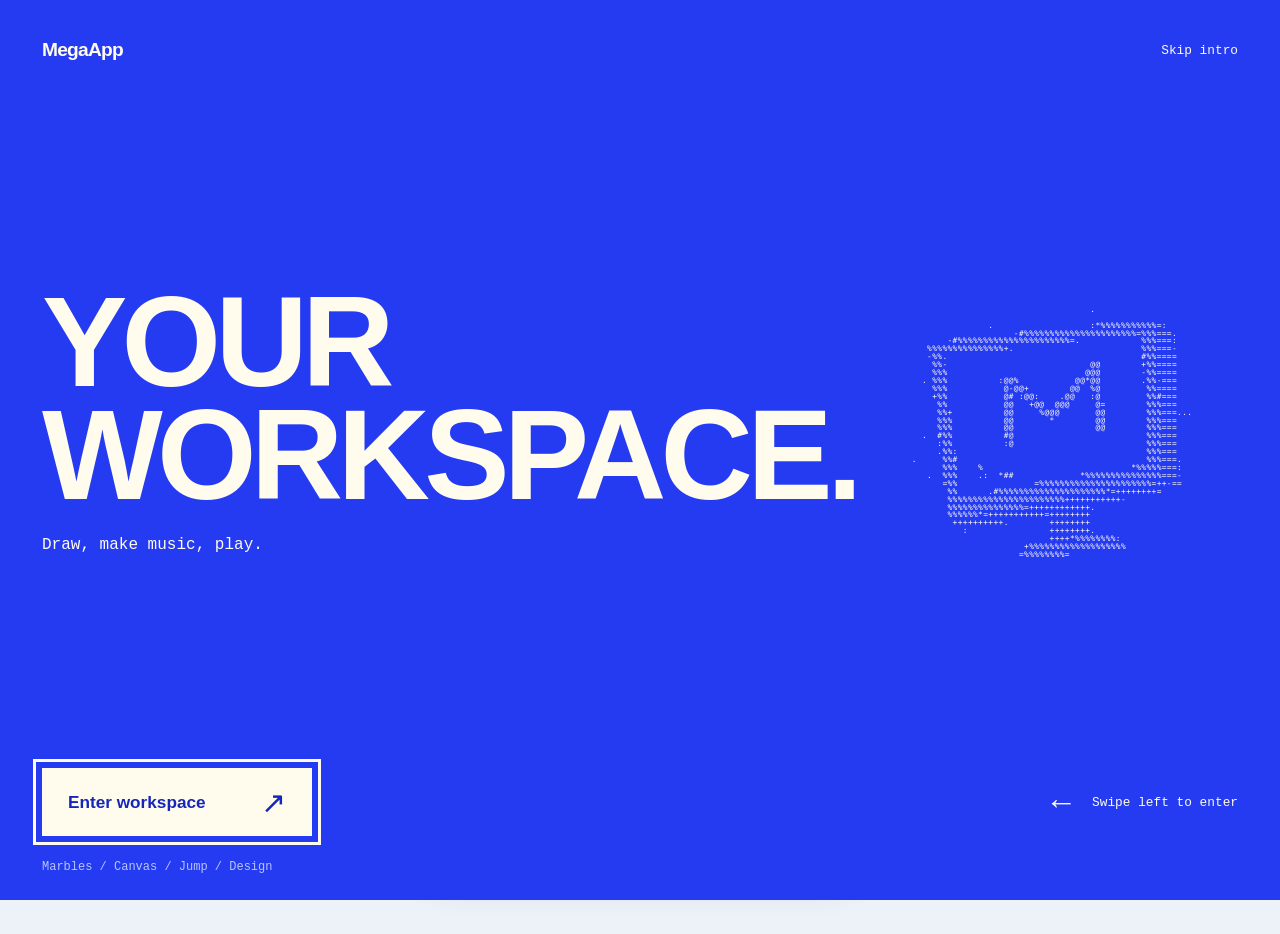
==== commit dc5ab6a9: "Publish live f4f7c495587e" ====
--- a/index.html
+++ b/index.html
@@ -13,20 +13,21 @@
     />
     <meta name="apple-mobile-web-app-capable" content="yes" />
     <meta name="apple-mobile-web-app-status-bar-style" content="default" />
-    <title>MegaApp — Playground</title>
+    <title>MegaApp · Live</title>
     <link rel="icon" href="./favicon.svg" type="image/svg+xml" />
     <link rel="apple-touch-icon" href="./icons/apple-touch-icon.png" />
     <link rel="manifest" href="./manifest.webmanifest" />
     <link rel="stylesheet" href="./styles.css" />
     <link rel="stylesheet" href="./files-demo.css" />
     <link rel="stylesheet" href="./reading.css" />
+    <link rel="stylesheet" href="./meta.css" />
   </head>
   <body>
     <div class="app-shell">
       <header class="topbar">
         <a class="brand" href="./" aria-label="MegaApp home"
           ><span class="brand-mark" aria-hidden="true">m</span
-          ><span>MegaApp</span><span class="edition">Playground</span></a
+          ><span>MegaApp</span><span class="edition">Live</span></a
         >
         <div class="topbar-actions">
           <span id="connection-status" class="connection">Online</span
@@ -496,22 +497,43 @@
             ><span>960 × 640</span>
           </footer>
         </section>
-        <section id="panel-reading" class="panel" role="tabpanel" aria-labelledby="tab-reading" hidden>
-          <header class="reading-heading"><div><h1>A place for papers.</h1><p>Bring a PDF. Keep a copy here. Let your library travel with you.</p></div><button id="reading-import" class="primary-button">Add PDF</button><input id="reading-file" type="file" accept="application/pdf,.pdf" hidden /></header>
-          <div class="reading-layout">
-            <aside class="reading-shelf" aria-label="PDF library">
-              <div class="reading-connection"><h2>GitHub library</h2><p id="reading-account" class="reading-account">GitHub disconnected</p><p><a class="reading-guide" href="./reading/git-guide.html" target="_blank" rel="noopener">Get a repository key</a></p><label id="reading-key-label" for="reading-key">Repository key</label><input id="reading-key" type="password" autocomplete="off" autocapitalize="none" spellcheck="false" placeholder="Paste fine-grained key" /><button id="reading-connect" class="primary-button">Connect library</button><button id="reading-refresh" class="quiet-button" disabled>Refresh library</button><button id="reading-disconnect" class="quiet-button" hidden>Disconnect</button></div>
-              <h2>On this device</h2><p id="reading-cache-warning" role="status" hidden></p><p id="reading-count"></p><div id="reading-local-list" class="reading-local-list"></div>
-              <h2>In GitHub library</h2><div id="reading-cloud-list" class="reading-cloud-list"></div><p id="reading-cloud-empty">Connect this private repository on each device to share your library.</p>
-              <details id="reading-setup" class="reading-setup"><summary>Repository setting and key setup</summary><p>The app lives on GitHub Pages. Your private library holds PDF files.</p><label for="reading-repository">MEGAAPP_ASSET_REPOSITORY</label><input id="reading-repository" type="url" autocomplete="off" autocapitalize="none" spellcheck="false" /><button id="reading-save-repository" class="quiet-button">Save repository setting</button><p>This location is also a variable in State. It can travel in your environment export. Your key stays in memory for up to one hour; reconnect after reloading.</p><a class="reading-guide" href="./reading/git-guide.html" target="_blank" rel="noopener">Get a key and try two devices</a></details>
-            </aside>
-            <article class="reading-viewer" aria-label="PDF reader"><header class="reading-viewer-heading"><h2 id="reading-title">Choose a paper</h2><button id="reading-upload" class="primary-button" disabled>Upload to GitHub</button></header>
-              <div class="reading-toolbar"><output id="reading-page-label" aria-live="polite">Opening sample…</output><button id="reading-prev" class="quiet-button" aria-label="Previous page" disabled>‹</button><form id="reading-page-form"><label for="reading-page-input">Page</label><input id="reading-page-input" type="number" min="1" value="1" aria-label="Page number" /><button class="quiet-button" type="submit">Go</button></form><button id="reading-next" class="quiet-button" aria-label="Next page" disabled>›</button><button id="reading-zoom-out" class="quiet-button" aria-label="Zoom out" disabled>−</button><span id="reading-zoom-label">100%</span><button id="reading-zoom-in" class="quiet-button" aria-label="Zoom in" disabled>+</button><button id="reading-download" class="quiet-button" disabled>Save PDF</button></div>
-              <div id="reading-surface" class="reading-surface"><canvas id="reading-canvas" aria-label="Rendered PDF page"></canvas></div>
-              <p id="reading-status" class="reading-status" role="status">The sample is local. Connect GitHub when you want to share PDFs between your devices.</p>
-              <details class="reading-text"><summary>Selectable page text</summary><pre id="reading-text"></pre></details>
-            </article>
-          </div>
+        <section id="panel-reading" class="panel reading-panel" role="tabpanel" aria-labelledby="tab-reading" hidden>
+          <div id="reading-surface" class="reading-surface" tabindex="0" role="application" aria-label="PDF and scratch workspace. Pencil draws; fingers move. Use the tool options to draw with a finger.">
+            <canvas id="reading-canvas" aria-label="PDF pages and handwritten notes"></canvas>
+          </div>
+          <button id="reading-menu" class="reading-document-button" aria-haspopup="dialog" aria-label="Open document menu">
+            <svg viewBox="0 0 24 24" aria-hidden="true"><path d="M5 3h10l4 4v14H5Z M14 3v5h5 M8 12h8 M8 16h6" /></svg>
+            <span id="reading-title">Opening paper…</span><span aria-hidden="true">⌄</span>
+          </button>
+          <output id="reading-page-label" class="reading-position" aria-live="polite">Opening PDF…</output>
+          <span id="reading-save-state" class="reading-save-state" role="status"></span>
+          <div class="reading-toolbar" aria-label="PDF drawing tools">
+            <button id="reading-tool-pen" aria-label="Pen" title="Pen (P)" aria-pressed="true"><svg viewBox="0 0 24 24" aria-hidden="true"><path d="m5 16 11-11 3 3-11 11-5 2Z M13 8l3 3" /></svg><span>Pen</span></button>
+            <button id="reading-tool-highlight" aria-label="Highlighter" title="Highlighter (H)" aria-pressed="false"><svg viewBox="0 0 24 24" aria-hidden="true"><path d="m8 15 7-10 4 4-10 7Z M8 15l-3 4h5l2-3 M3 21h18" /></svg><span>Highlight</span></button>
+            <button id="reading-tool-erase" aria-label="Eraser" title="Eraser (E)" aria-pressed="false"><svg viewBox="0 0 24 24" aria-hidden="true"><path d="m4 14 10-10 7 7-10 10H7Z M9 9l7 7 M11 21h10" /></svg><span>Erase</span></button>
+            <button id="reading-tool-move" aria-label="Move workspace" title="Move (V)" aria-pressed="false"><svg viewBox="0 0 24 24" aria-hidden="true"><path d="M12 3v18 M3 12h18 M8 7l4-4 4 4 M8 17l4 4 4-4 M7 8l-4 4 4 4 M17 8l4 4-4 4" /></svg><span>Move</span></button>
+            <span class="reading-tool-divider" aria-hidden="true"></span>
+            <button id="reading-tool-options-button" aria-label="Ink and input options" title="Ink and input options" aria-expanded="false" aria-controls="reading-tool-options"><span id="reading-color-swatch" class="reading-color-swatch"></span></button>
+            <button id="reading-undo" aria-label="Undo" title="Undo" disabled><svg viewBox="0 0 24 24" aria-hidden="true"><path d="M8 5 3 10l5 5 M3 10h10a7 7 0 0 1 7 7v3" /></svg></button>
+            <button id="reading-redo" aria-label="Redo" title="Redo" disabled><svg viewBox="0 0 24 24" aria-hidden="true"><path d="m16 5 5 5-5 5 M21 10H11a7 7 0 0 0-7 7v3" /></svg></button>
+          </div>
+          <div id="reading-tool-options" class="reading-tool-options" hidden>
+            <div class="reading-ink-options"><label for="reading-color">Color</label><input id="reading-color" type="color" value="#182b49" /><label for="reading-size">Size</label><input id="reading-size" type="range" min="1" max="40" step="1" value="2" /><output id="reading-size-label">2</output></div>
+            <label class="reading-finger-option"><input id="reading-finger" type="checkbox" /> Draw with a finger</label>
+            <p>Otherwise, fingers pan and pinch to zoom.</p>
+          </div>
+          <input id="reading-file" type="file" accept="application/pdf,.pdf" hidden />
+          <dialog id="reading-document-dialog" class="reading-document-dialog" aria-labelledby="reading-dialog-title">
+            <header class="reading-dialog-heading"><h2 id="reading-dialog-title">Document</h2><button id="reading-menu-close" class="quiet-button" aria-label="Close document menu">Done</button></header>
+            <div class="reading-document-actions"><button id="reading-import" class="primary-button">Open PDF</button><button id="reading-new-copy" class="quiet-button" disabled>New working copy</button><button id="reading-download" class="quiet-button" disabled>Export marked PDF</button><button id="reading-original" class="quiet-button" disabled>Save original PDF</button><button id="reading-workspace-export" class="quiet-button" disabled>Back up workspace</button></div>
+            <p class="reading-export-note">Outlined pages are the print area. PDF export keeps their original sizes and order, and includes your marks inside those boundaries. The workspace backup also keeps the surrounding scratch work.</p>
+            <div class="reading-navigation"><button id="reading-prev" class="quiet-button" aria-label="Previous page" disabled>‹</button><form id="reading-page-form"><label for="reading-page-input">Page</label><input id="reading-page-input" type="number" min="1" value="1" aria-label="Page number" /><button class="quiet-button" type="submit">Go</button></form><button id="reading-next" class="quiet-button" aria-label="Next page" disabled>›</button><button id="reading-fit" class="quiet-button" disabled>Fit page</button><button id="reading-zoom-out" class="quiet-button" aria-label="Zoom out" disabled>−</button><span id="reading-zoom-label">100%</span><button id="reading-zoom-in" class="quiet-button" aria-label="Zoom in" disabled>+</button></div>
+            <p id="reading-status" class="reading-status" role="status">Work saves on this device. Connect your library to sync it.</p>
+            <section id="reading-conflict" class="reading-conflict" hidden aria-label="Workspace conflict"><h3>Two saved versions</h3><p>Another device has different work. Choose the version to continue; the other version will be kept as a separate working copy.</p><div><button id="reading-conflict-local" class="primary-button">Continue my work</button><button id="reading-conflict-remote" class="quiet-button">Use other-device work</button></div></section>
+            <section class="reading-library" aria-label="PDF library"><div class="reading-library-heading"><h3>Library</h3><button id="reading-upload" class="primary-button" disabled>Sync workspace</button><button id="reading-refresh" class="quiet-button" disabled>Refresh</button></div><p id="reading-cache-warning" role="status" hidden></p><h4>On this device</h4><p id="reading-count"></p><div id="reading-local-list" class="reading-local-list"></div><h4>In GitHub library</h4><div id="reading-cloud-list" class="reading-cloud-list"></div><p id="reading-cloud-empty">Connect your private repository to open work from another device.</p></section>
+            <details id="reading-setup" class="reading-setup"><summary>Library connection and settings</summary><div class="reading-connection"><p id="reading-account" class="reading-account">GitHub disconnected</p><label id="reading-key-label" for="reading-key">Repository key</label><input id="reading-key" type="password" autocomplete="off" autocapitalize="none" spellcheck="false" placeholder="Paste fine-grained key" /><button id="reading-connect" class="primary-button">Connect library</button><button id="reading-disconnect" class="quiet-button" hidden>Disconnect</button><p><a class="reading-guide" href="./reading/git-guide.html" target="_blank" rel="noopener">Get a repository key</a></p></div><label for="reading-repository">Repository location</label><input id="reading-repository" type="url" autocomplete="off" autocapitalize="none" spellcheck="false" /><button id="reading-save-repository" class="quiet-button">Save repository setting</button><p>The location also lives in State as MEGAAPP_ASSET_REPOSITORY. Your key stays in memory for up to one hour; reconnect after reloading.</p></details>
+            <details id="reading-text-details" class="reading-text"><summary>Selectable text from this page</summary><pre id="reading-text"></pre></details>
+          </dialog>
         </section>
         <section
           id="panel-files"
--- a/styles.css
+++ b/styles.css
@@ -442,13 +442,18 @@
 }
 .app-shell {
   display: grid;
-  grid-template-columns: 80px minmax(0, 1fr);
-  grid-template-rows: 64px minmax(0, 1fr);
+  grid-template-columns: minmax(0, 1fr);
+  grid-template-rows: minmax(0, 1fr);
   min-height: 100svh;
   min-height: 100dvh;
   padding-top: env(safe-area-inset-top);
   padding-left: env(safe-area-inset-left);
   padding-right: env(safe-area-inset-right);
+  touch-action: pan-y pinch-zoom;
+}
+.app-shell > .topbar,
+.app-shell > .dock {
+  display: none;
 }
 .topbar {
   grid-column: 1/-1;
@@ -585,7 +590,7 @@
 .canvas-panel {
   display: flex;
   flex-direction: column;
-  min-height: calc(100dvh - 64px);
+  min-height: 100dvh;
   padding-bottom: env(safe-area-inset-bottom, 16px);
 }
 .canvas-toolbar {
@@ -1211,7 +1216,7 @@
 @media (max-width: 760px) {
   .app-shell {
     grid-template-columns: minmax(0, 1fr);
-    grid-template-rows: auto auto minmax(0, 1fr);
+    grid-template-rows: minmax(0, 1fr);
   }
   .topbar {
     padding: 7px 14px;
--- a/reading.css
+++ b/reading.css
@@ -1,39 +1,89 @@
-/* Reading: slate library, white paper, one blue connection accent. */
-.reading-heading { display:flex; justify-content:space-between; align-items:center; gap:16px; margin-bottom:20px; }
-.reading-heading h1 { margin:0; font-family:Georgia,'Times New Roman',serif; font-weight:500; font-size:clamp(28px,4vw,42px); letter-spacing:-.04em; }
-.reading-heading p { margin:8px 0 0; color:var(--muted); max-width:60ch; }
-.reading-layout { display:grid; grid-template-columns:280px minmax(0,1fr); gap:24px; align-items:start; }
-.reading-shelf { min-width:0; padding:20px; background:var(--surface); border:1px solid var(--line); border-radius:16px; }
-.reading-shelf h2 { font-size:16px; margin:20px 0 12px; }
-.reading-shelf h2:first-child { margin-top:0; }
-.reading-shelf p { font-size:13px; line-height:1.5; color:var(--muted); }
-.reading-connection { padding-bottom:20px; border-bottom:1px solid var(--line); }
-.reading-connection button { width:100%; margin-top:10px; }
-.reading-connection label { display:block; margin:14px 0 6px; font-size:13px; }
-.reading-connection input { width:100%; min-width:0; min-height:44px; }
-.reading-setup button { width:100%; margin-top:10px; }
+/* A sheet of paper on an open desk. Controls stay at its edges. */
+#panel-reading {
+  --reading-desk: #e7ebed;
+  --reading-edge: #8e9ca6;
+  --reading-ink: #182b49;
+  position: relative;
+  padding: 0;
+  width: 100%;
+  height: calc(100dvh - env(safe-area-inset-top));
+  min-height: 340px;
+  overflow: hidden;
+  isolation: isolate;
+  color: var(--reading-ink);
+  background: var(--reading-desk);
+}
+.reading-surface { position:absolute; inset:0; overflow:hidden; touch-action:none; overscroll-behavior:none; outline-offset:-3px; cursor:crosshair; }
+.reading-surface[data-tool="move"] { cursor:grab; }
+.reading-surface[data-moving="true"] { cursor:grabbing; }
+.reading-surface canvas { display:block; width:100%; height:100%; }
+.reading-document-button { position:absolute; top:max(16px,env(safe-area-inset-top)); left:max(16px,env(safe-area-inset-left)); display:flex; align-items:center; gap:10px; max-width:calc(100% - 150px); min-height:44px; padding:9px 12px; border:1px solid #bec7cc; border-radius:8px; color:var(--reading-ink); background:#ffffffed; box-shadow:0 2px 10px #182b4908; font-size:14px; cursor:pointer; }
+.reading-document-button #reading-title { white-space:nowrap; overflow:hidden; text-overflow:ellipsis; }
+.reading-document-button svg { flex:0 0 19px; width:19px; height:19px; fill:none; stroke:currentColor; stroke-width:1.6; stroke-linecap:round; stroke-linejoin:round; }
+.reading-position { position:absolute; top:max(68px,calc(env(safe-area-inset-top) + 52px)); right:max(18px,env(safe-area-inset-right)); color:#53636d; font-size:12px; pointer-events:none; }
+.app-shell:has(#panel-reading:not([hidden])) .meta-open { top:max(16px,env(safe-area-inset-top)); bottom:auto; right:max(16px,env(safe-area-inset-right)); }
+.reading-save-state { position:absolute; top:max(65px,calc(env(safe-area-inset-top) + 49px)); left:max(20px,env(safe-area-inset-left)); font-size:11px; color:#53636d; pointer-events:none; }
+.reading-save-state[data-state="error"] { color:#912f26; padding:5px 8px; background:#fff; border-radius:4px; max-width:calc(100% - 40px); }
+.reading-toolbar { position:absolute; bottom:max(18px,env(safe-area-inset-bottom)); left:50%; transform:translateX(-50%); display:flex; align-items:center; gap:3px; max-width:calc(100% - 24px); padding:5px; border:1px solid #bec7cc; border-radius:12px; background:#ffffffed; box-shadow:0 4px 20px #182b4910; }
+.reading-toolbar button { display:flex; align-items:center; justify-content:center; gap:6px; min-height:44px; min-width:44px; padding:9px 10px; border:0; border-radius:7px; background:transparent; color:var(--reading-ink); cursor:pointer; font:inherit; font-size:13px; }
+.reading-toolbar button[aria-pressed="true"] { color:#234ea0; background:#e9eef8; }
+.reading-toolbar button:hover { background:#edf1f4; }
+.reading-toolbar button[aria-pressed="true"]:hover { background:#dde7f7; }
+.reading-toolbar button:disabled { opacity:.32; cursor:default; }
+.reading-toolbar svg { width:20px; height:20px; fill:none; stroke:currentColor; stroke-width:1.7; stroke-linecap:round; stroke-linejoin:round; }
+.reading-tool-divider { width:1px; height:24px; margin:0 4px; background:#d3dadd; }
+.reading-color-swatch { width:20px; height:20px; border-radius:50%; background:#182b49; box-shadow:inset 0 0 0 1px #182b4930; }
+.reading-tool-options { position:absolute; left:50%; bottom:max(83px,calc(env(safe-area-inset-bottom) + 65px)); transform:translateX(-50%); width:min(360px,calc(100% - 24px)); padding:16px; border:1px solid #bec7cc; border-radius:10px; background:#fff; box-shadow:0 4px 20px #182b4910; font-size:13px; }
+.reading-ink-options { display:flex; align-items:center; gap:10px; }
+.reading-ink-options input[type="color"] { width:35px; min-width:35px; height:35px; min-height:35px; padding:2px; border:1px solid #c7d0d6; border-radius:5px; }
+.reading-ink-options input[type="range"] { width:100%; min-width:55px; accent-color:#335dba; }
+.reading-ink-options output { min-width:20px; font-variant-numeric:tabular-nums; }
+.reading-finger-option { display:flex; align-items:center; gap:9px; margin-top:14px; min-height:30px; }
+.reading-finger-option input { width:18px; height:18px; margin:0; accent-color:#335dba; }
+.reading-tool-options p { margin:7px 0 0; font-size:12px; color:#63727c; }
+.reading-document-dialog { width:min(720px,calc(100% - 24px)); max-width:720px; max-height:calc(100dvh - 24px); margin:auto; padding:0 22px 22px; border:1px solid #bdc8ce; border-radius:12px; color:var(--reading-ink); background:#fff; box-shadow:0 16px 64px #182b4930; }
+.reading-document-dialog::backdrop { background:#182b4938; }
+.reading-dialog-heading { position:sticky; top:0; z-index:1; display:flex; justify-content:space-between; align-items:center; gap:12px; padding:18px 0 12px; background:#fff; }
+.reading-dialog-heading h2 { margin:0; font-size:20px; font-weight:600; letter-spacing:-.02em; }
+.reading-document-actions { display:flex; flex-wrap:wrap; gap:8px; margin:4px 0 14px; }
+.reading-document-dialog .primary-button,.reading-document-dialog .quiet-button { min-height:42px; padding:9px 12px; font-size:13px; }
+.reading-export-note,.reading-status,.reading-document-dialog p { max-width:75ch; font-size:13px; line-height:1.55; color:#63727c; }
+.reading-export-note { margin:0 0 18px; }
+.reading-navigation { display:flex; flex-wrap:wrap; align-items:center; gap:7px; padding:14px 0; border-top:1px solid #dbe1e5; border-bottom:1px solid #dbe1e5; }
+.reading-navigation form { display:flex; align-items:center; gap:6px; margin:0; font-size:13px; }
+.reading-navigation input { width:64px; min-height:40px; padding:7px; }
+.reading-navigation button { min-width:40px; }
+.reading-navigation #reading-zoom-label { font-size:12px; min-width:35px; text-align:center; font-variant-numeric:tabular-nums; }
+.reading-status { padding:0; margin:14px 0; }
+.reading-library { border-top:1px solid #dbe1e5; padding-top:16px; }
+.reading-library-heading { display:flex; align-items:center; flex-wrap:wrap; gap:8px; }
+.reading-library-heading h3 { margin:0 auto 0 0; font-size:17px; font-weight:600; }
+.reading-library h4 { margin:20px 0 8px; font-size:13px; font-weight:600; }
+.reading-library #reading-count { margin:0 0 8px; font-size:12px; }
+.reading-paper { display:block; width:100%; text-align:left; padding:13px 10px; background:transparent; border:0; border-bottom:1px solid #e3e8eb; border-radius:0; cursor:pointer; color:var(--reading-ink); }
+.reading-paper strong { display:block; font-size:14px; font-weight:500; line-height:1.4; overflow-wrap:anywhere; }
+.reading-paper span { display:block; font-size:12px; line-height:1.4; color:#63727c; margin-top:4px; }
+.reading-paper[aria-pressed="true"] { background:#edf2fb; box-shadow:inset 2px 0 #335dba; }
+.reading-setup { margin-top:20px; padding-top:16px; border-top:1px solid #dbe1e5; font-size:13px; }
+.reading-setup summary,.reading-text summary { cursor:pointer; min-height:36px; }
+.reading-setup label { display:block; margin:12px 0 6px; }
+.reading-setup input[type="url"],.reading-setup input[type="password"] { width:100%; min-width:0; min-height:42px; }
+.reading-setup button { margin-top:10px; }
 .reading-account { overflow-wrap:anywhere; }
-.reading-paper { display:block; width:100%; text-align:left; padding:14px 10px; background:transparent; border:0; border-bottom:1px solid var(--line); border-radius:0; cursor:pointer; color:var(--ink); }
-.reading-paper strong { display:block; font-size:14px; line-height:1.4; overflow-wrap:anywhere; }
-.reading-paper span { display:block; font-size:12px; line-height:1.5; color:var(--muted); margin-top:5px; }
-.reading-paper[aria-pressed=true] { background:var(--accent-soft); box-shadow:inset 3px 0 var(--accent); }
-.reading-viewer { min-width:0; border:1px solid var(--line); border-radius:16px; overflow:hidden; background:var(--surface); }
-.reading-viewer-heading { padding:18px 20px 14px; display:flex; justify-content:space-between; gap:12px; align-items:center; }
-.reading-viewer-heading h2 { font-size:16px; margin:0; overflow-wrap:anywhere; }
-.reading-toolbar { padding:12px 16px; display:flex; flex-wrap:wrap; align-items:center; gap:8px; border-top:1px solid var(--line); border-bottom:1px solid var(--line); }
-.reading-toolbar form { display:flex; align-items:center; gap:8px; margin:0; }
-.reading-toolbar input { width:62px; min-height:40px; padding:6px; }
-.reading-toolbar button { min-width:44px; }
-.reading-toolbar output { font-size:13px; margin-right:auto; }
-.reading-surface { background:#dce4ed; overflow:auto; padding:24px 20px; min-height:360px; max-height:72vh; text-align:center; overscroll-behavior:contain; }
-.reading-surface canvas { display:block; margin:auto; background:white; box-shadow:0 8px 26px #243e6124; }
-.reading-status { padding:14px 18px; margin:0; min-height:52px; color:var(--muted); font-size:13px; line-height:1.5; }
-.reading-text { padding:0 18px 18px; }
-.reading-text pre { white-space:pre-wrap; font:15px/1.65 Georgia,serif; color:var(--ink); max-width:75ch; }
-.reading-setup { padding-top:18px; margin-top:18px; border-top:1px solid var(--line); font-size:13px; }
-.reading-setup label { display:block; margin:16px 0 6px; overflow-wrap:anywhere; }
-.reading-setup input { width:100%; min-width:0; }
-.reading-setup summary,.reading-text summary { cursor:pointer; min-height:36px; }
-.reading-guide { color:var(--accent); }
-@media(max-width:900px) { .reading-layout { grid-template-columns:220px minmax(0,1fr); gap:14px; } .reading-shelf { padding:14px; } }
-@media(max-width:650px) { .reading-heading { align-items:start; } .reading-layout { display:flex; flex-direction:column; } .reading-shelf,.reading-viewer { width:100%; } .reading-local-list,.reading-cloud-list { max-height:190px; overflow:auto; } .reading-surface { min-height:260px; padding:16px 20px; max-height:65vh; } .reading-toolbar { padding:10px; } .reading-toolbar output { width:100%; } .reading-viewer-heading { align-items:start; flex-direction:column; } }
+.reading-guide { color:#335dba; }
+.reading-text { margin-top:16px; font-size:13px; }
+.reading-text pre { white-space:pre-wrap; font:15px/1.65 Georgia,serif; color:var(--reading-ink); }
+.reading-conflict { border-left:3px solid #b47824; padding:10px 14px; margin:16px 0; background:#fff8e9; }
+.reading-conflict h3 { margin:0; font-size:15px; }
+.reading-conflict div { display:flex; flex-wrap:wrap; gap:8px; }
+@media(max-width:620px) {
+  .reading-toolbar button span:not(.reading-color-swatch) { display:none; }
+  .reading-toolbar { gap:1px; }
+  .reading-toolbar button { padding:8px; min-width:40px; }
+  .reading-tool-divider { margin:0 2px; }
+  .reading-document-button { left:12px; top:max(12px,env(safe-area-inset-top)); font-size:12px; gap:7px; max-width:calc(100% - 126px); }
+  .reading-position { right:12px; top:max(68px,calc(env(safe-area-inset-top) + 56px)); font-size:11px; }
+  .reading-save-state { left:16px; top:max(62px,calc(env(safe-area-inset-top) + 50px)); }
+  .reading-document-dialog { padding:0 16px 16px; }
+}
+@media(max-width:360px) { .reading-toolbar { padding:4px; gap:0; } .reading-toolbar button { min-width:37px; padding:8px 7px; } }
--- a/meta.css
+++ b/meta.css
@@ -0,0 +1,68 @@
+.meta-open {
+  position: fixed;
+  z-index: 30;
+  right: max(14px, env(safe-area-inset-right));
+  bottom: max(14px, env(safe-area-inset-bottom));
+  min-width: 52px;
+  min-height: 44px;
+  padding: 8px 12px;
+  border: 1px solid var(--line);
+  border-radius: 22px;
+  background: var(--surface);
+  color: var(--muted);
+  font-size: 12px;
+  font-weight: 650;
+}
+.meta-open:hover { color: var(--accent); border-color: var(--accent); }
+.meta-edge {
+  position: fixed;
+  z-index: 29;
+  top: max(76px, env(safe-area-inset-top));
+  bottom: max(76px, env(safe-area-inset-bottom));
+  right: calc(max(12px, env(safe-area-inset-right)) + 2px);
+  width: 18px;
+  touch-action: none;
+  pointer-events: none;
+}
+body.meta-is-open { overflow: hidden; }
+.meta-dialog {
+  width: min(440px, calc(100vw - 28px));
+  max-height: calc(100dvh - 40px);
+  margin: auto;
+  padding: 24px;
+  overflow: auto;
+  border: 1px solid var(--line);
+  border-radius: 22px;
+  background: var(--surface);
+  color: var(--ink);
+  box-shadow: 0 24px 90px #14204433;
+}
+.meta-dialog::backdrop { background: #14204480; }
+.meta-heading { display: flex; align-items: center; justify-content: space-between; gap: 16px; }
+.meta-heading h1 { font-size: 32px; letter-spacing: -.05em; }
+.meta-help { margin-top: 5px; color: var(--muted); font-size: 14px; }
+.meta-dialog .dock {
+  display: grid;
+  grid-template-columns: repeat(4, minmax(0, 1fr));
+  gap: 8px;
+  margin: 20px 0;
+  padding: 0;
+  border: 0;
+  background: transparent;
+}
+.meta-dialog .dock-button { min-height: 78px; padding: 12px 4px; font-size: 12px; gap: 8px; }
+.meta-dialog .dock-button svg { width: 24px; height: 24px; }
+.meta-dialog .topbar { display: block; padding: 18px 0 0; border: 0; border-top: 1px solid var(--line); background: transparent; }
+.meta-dialog .brand { width: fit-content; margin-bottom: 12px; font-size: 15px; gap: 8px; }
+.meta-dialog .brand-mark { width: 24px; height: 24px; border-radius: 7px; font-size: 19px; }
+.meta-dialog .edition { display: none; }
+.meta-dialog .topbar-actions { justify-content: flex-start; gap: 8px; margin: 0; }
+.meta-dialog .topbar-actions .connection { padding: 10px 0; margin-right: auto; }
+.meta-dialog .topbar-actions .dock-button { flex-direction: row; min-height: 44px; padding: 9px 13px; gap: 7px; font-size: 14px; }
+.meta-dialog .topbar-actions .dock-button svg { width: 18px; height: 18px; }
+.meta-shortcut { margin-top: 18px; font-size: 12px; line-height: 1.5; color: var(--muted); }
+@media (max-width: 420px) {
+  .meta-dialog { padding: 18px; }
+  .meta-dialog .dock { grid-template-columns: repeat(3, minmax(0, 1fr)); }
+  .meta-dialog .topbar-actions .connection { flex: 1 1 100%; }
+}
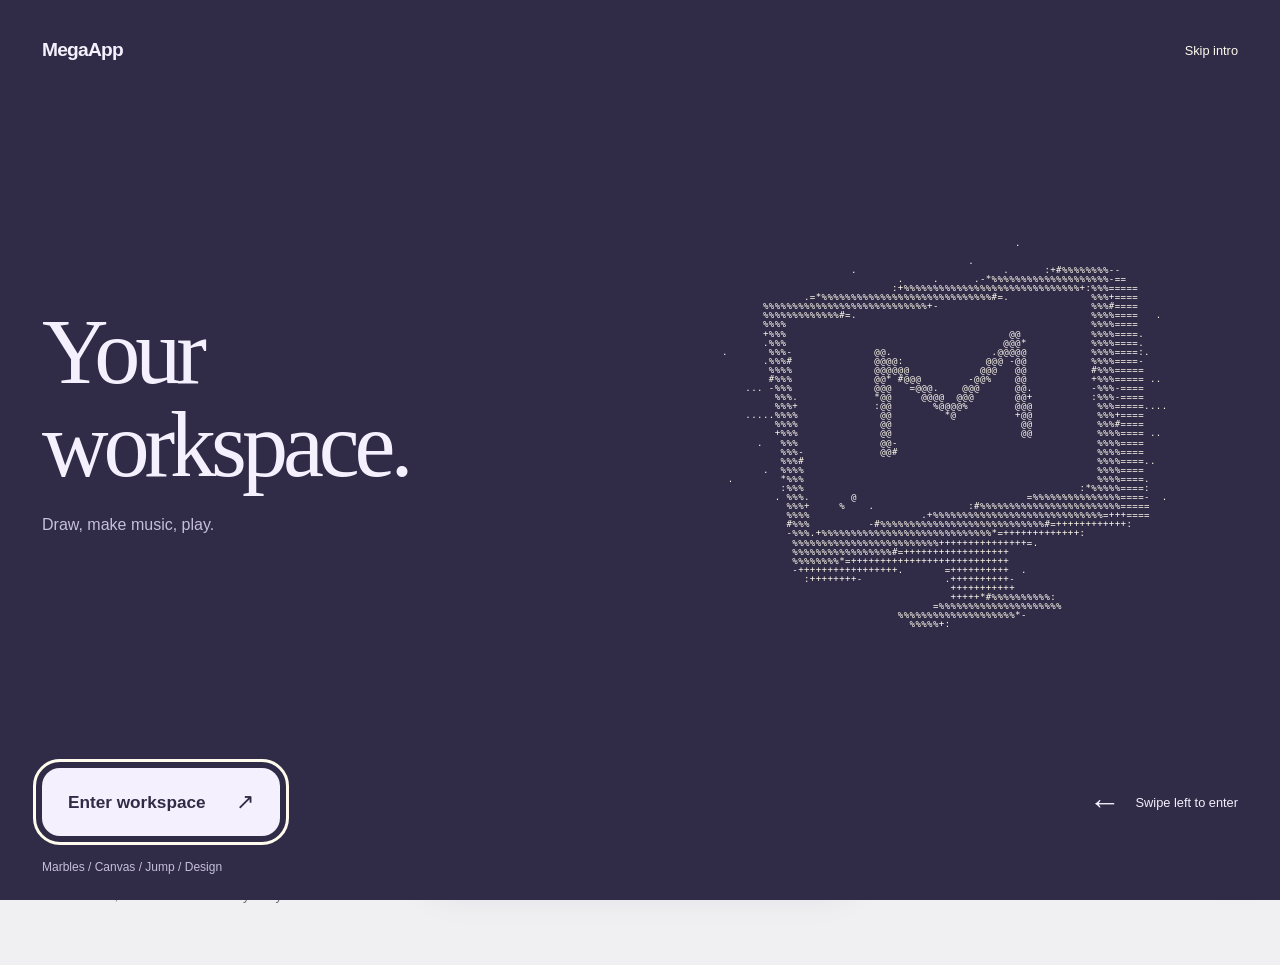
==== commit 4dace257: "Publish live 711b4dbea015" ====
--- a/index.html
+++ b/index.html
@@ -21,6 +21,7 @@
     <link rel="stylesheet" href="./files-demo.css" />
     <link rel="stylesheet" href="./reading.css" />
     <link rel="stylesheet" href="./meta.css" />
+    <link rel="stylesheet" href="./frontend.css" />
   </head>
   <body>
     <div class="app-shell">
@@ -190,8 +191,10 @@
               </select>
             </label>
             <div class="toolbar-spacer"></div>
-            <button id="marble-undo" class="quiet-button" disabled>Undo</button>
-            <button id="marble-clear" class="quiet-button">Clear</button>
+            <div class="marble-history-actions">
+              <button id="marble-undo" class="quiet-button" disabled>Undo</button>
+              <button id="marble-clear" class="quiet-button">Clear</button>
+            </div>
           </div>
           <div class="marble-workspace">
             <div id="marble-stage" class="marble-stage">
@@ -769,29 +772,12 @@
           aria-labelledby="tab-design"
           hidden
         >
-          <div class="panel-heading design-heading">
-            <div>
-              <h1>Design reading</h1>
-              <p>Care &amp; consequence: our interactive Jony Ive study.</p>
-            </div>
-            <div class="design-reading-actions">
-              <button id="intro-replay" class="quiet-button">Try intro</button>
-              <a
-                class="quiet-button design-open"
-                href="./reading/care-and-consequence.html"
-                target="_blank"
-                rel="noopener"
-                >Open full page</a
-              >
-            </div>
-          </div>
-          <iframe
-            id="design-reader"
-            class="design-reader"
-            title="Care and consequence, an interactive field guide to Jony Ive"
-            src="./reading/care-and-consequence.html"
-            loading="lazy"
-          ></iframe>
+          <article id="design-guide" aria-label="Manny's interactive MegaApp design"></article>
+          <div class="design-reading-actions">
+            <button id="intro-replay" class="quiet-button">Try opening</button>
+            <a class="quiet-button design-open" href="./reading/care-and-consequence.html" target="_blank" rel="noopener">Care &amp; consequence study</a>
+            <a class="quiet-button" href="./docs/design.md" target="_blank" rel="noopener">Read source document</a>
+          </div>
         </section>
       </main>
     </div>
--- a/frontend.css
+++ b/frontend.css
@@ -0,0 +1,263 @@
+/* Manny's shared frontend: quiet surfaces, contact-led response, local scope.
+   Existing app layouts remain the structural layer; these are their defaults. */
+:root {
+  --paper: #f0f0f3;
+  --surface: #fcfcfd;
+  --ink: #27262e;
+  --muted: #696674;
+  --line: #d9d7e1;
+  --accent: #5750b5;
+  --accent-soft: #e9e6f5;
+  --stage: #e5e4eb;
+  --warning: #98502c;
+  --success: #2e6c58;
+  --material-shadow: 0 1px 2px #2821360b, 0 6px 18px #28213608;
+  --floating-shadow: 0 2px 4px #2821360c, 0 14px 42px #28213616;
+  --display-font: ui-serif, "Iowan Old Style", "Palatino Linotype", Georgia, serif;
+  --input-settling: 280ms;
+  font-family: -apple-system, BlinkMacSystemFont, "Helvetica Neue", sans-serif;
+  -webkit-font-smoothing: antialiased;
+}
+:root[data-theme="dark"] {
+  --paper: #18171d;
+  --surface: #242329;
+  --ink: #f2eff8;
+  --muted: #b0aaba;
+  --line: #403c49;
+  --accent: #b9adf2;
+  --accent-soft: #383044;
+  --stage: #1d1c23;
+  --warning: #efb597;
+  --success: #9bceb8;
+  --material-shadow: 0 1px 2px #0004, 0 6px 18px #0002;
+  --floating-shadow: 0 2px 4px #0003, 0 14px 42px #0005;
+}
+.panel { padding: clamp(20px, 3.4vw, 46px); }
+.panel-heading { margin-bottom: 26px; align-items: center; }
+.panel-heading h1, .files-heading h1, .marble-heading h1, .platformer-heading h1 {
+  font-family: var(--display-font);
+  font-size: clamp(1.8rem, 3.1vw, 2.6rem);
+  font-weight: 500;
+  line-height: 1.14;
+  letter-spacing: -.035em;
+}
+.panel-heading p { max-width: 65ch; font-size: .9rem; margin-top: 9px; }
+button, summary { -webkit-tap-highlight-color: transparent; }
+.quiet-button, .primary-button, .segmented button, .platformer-pad,
+.capability-controls button {
+  border-radius: 12px;
+  font-weight: 550;
+  min-height: 45px;
+}
+.quiet-button, .capability-controls button {
+  background: var(--surface);
+  box-shadow: inset 0 0 0 1px var(--line), 0 1px 2px #28213605;
+}
+.quiet-button:hover, .capability-controls button:hover { background: var(--accent-soft); color: var(--accent); }
+.primary-button { box-shadow: inset 0 1px 0 #ffffff24, 0 2px 4px #28213615; }
+:root[data-theme="dark"] .primary-button { color: #211b32; }
+.input-contact { filter: brightness(.985); }
+input:not([type="range"], [type="checkbox"], [type="color"]), select, textarea {
+  min-height: 45px;
+  border-radius: 11px;
+  box-shadow: inset 0 1px 2px #28213605;
+}
+input[type="range"] { accent-color: var(--accent); }
+button:focus-visible, summary:focus-visible, a:focus-visible, input:focus-visible,
+select:focus-visible, textarea:focus-visible { outline: 2px solid var(--accent); outline-offset: 4px; }
+.segmented { background: var(--stage); border-radius: 13px; gap: 2px; padding: 4px; }
+.segmented button { border-radius: 9px; }
+.segmented button.active { box-shadow: var(--material-shadow); }
+.canvas-toolbar, .marble-toolbar { padding: 12px; border-radius: 22px 22px 0 0; gap: 12px; }
+.canvas-workspace, .marble-workspace { border-radius: 0 0 22px 22px; }
+.canvas-stage { background: var(--stage); }
+.input-rack, .marble-instrument { background: var(--surface); padding: 24px 20px; }
+.marble-panel { --marble-board: #e5e2f2; --marble-line: #d1cde3; --marble-ink: #302b49; }
+:root[data-theme="dark"] .marble-panel { --marble-board: #282432; --marble-line: #454052; --marble-ink: #f2edf8; }
+.marble-sound[aria-pressed="true"], .marble-play[aria-pressed="true"] { background: var(--accent-soft); color: var(--accent); }
+.marble-control-title h2, .rack-heading h2 { font-size: .95rem; font-weight: 550; }
+.marble-note-symbol { color: var(--accent); }
+.marble-file-actions { gap: 6px; }
+.marble-history-actions { display: flex; gap: 6px; align-items: center; }
+.platformer-machine { border-radius: 24px; box-shadow: var(--material-shadow); }
+.platformer-hud { padding: 14px 22px; border-color: var(--line); }
+.platformer-prompt { border-radius: 20px; box-shadow: 0 12px 32px #173e5125; }
+.platformer-controls { padding: 16px 20px; background: var(--surface); }
+.platformer-pad { box-shadow: inset 0 1px 0 #ffffff45, 0 3px 0 var(--line); background: var(--paper); color: var(--ink); }
+.platformer-pad[aria-pressed="true"] { background: var(--accent-soft); color: var(--accent); }
+.platformer-jump { background: var(--accent-soft); color: var(--accent); }
+.variable-form, .probe-output { border-radius: 20px; padding: 24px; }
+.variable-row { padding: 20px 0; }
+.variable-row-actions { gap: 6px; }
+.summary-item { border-radius: 12px; background: transparent; }
+.capability-row { padding: 22px 0; }
+.capability-row h3 { font-weight: 550; }
+.capability-controls { gap: 10px; }
+.toast { border-radius: 16px; background: var(--ink); color: var(--surface); box-shadow: var(--floating-shadow); max-width: calc(100vw - 32px); }
+.files-panel { --files-blue: var(--accent); --files-device: var(--accent-soft); --files-drive: #e3ede7; }
+.files-workspace { border-radius: 22px; }
+.files-place { border-radius: 20px; }
+.files-copy-sheet { border-radius: 9px; box-shadow: var(--material-shadow); }
+.files-editor-area { padding: 26px; }
+.files-panel .files-editor { border-radius: 12px; }
+.files-live-connection, .files-warning, .files-recovery { border-radius: 16px; }
+.files-editor-toolbar, .files-library-actions { gap: 6px; }
+.files-file-button { border-radius: 13px; padding: 14px 10px; }
+:root[data-theme="dark"] .files-panel { --files-device: var(--accent-soft); --files-drive: #283c34; }
+
+/* Meta is a temporary tray. Its elements feel picked up from the workspace. */
+.meta-open { min-width: 62px; min-height: 46px; border-radius: 17px; box-shadow: var(--material-shadow); color: var(--ink); }
+.meta-dialog { width: min(480px, calc(100vw - 28px)); border-radius: 30px; padding: 28px; box-shadow: var(--floating-shadow); }
+.meta-dialog::backdrop { background: #24212d58; backdrop-filter: blur(5px); }
+.meta-heading h1 { font-family: var(--display-font); font-size: 38px; font-weight: 500; }
+.meta-dialog .dock { gap: 10px; }
+.meta-dialog .dock-button { border-radius: 19px; background: var(--paper); min-height: 88px; color: var(--ink); }
+.meta-dialog .dock-button.selected { color: var(--accent); background: var(--accent-soft); box-shadow: inset 0 0 0 1px var(--accent); }
+.meta-dialog .dock-button svg { stroke-width: 1.45; }
+.meta-dialog .topbar-actions .dock-button { border-radius: 12px; }
+.meta-shortcut { margin-top: 22px; }
+
+/* Reading uses the same controls; original PDF paper keeps its own appearance. */
+#panel-reading { --reading-desk: var(--stage); --reading-ink: var(--ink); }
+.reading-document-button, .reading-toolbar, .reading-tool-options {
+  border-color: var(--line); background: var(--surface); box-shadow: var(--floating-shadow);
+}
+.reading-document-button { border-radius: 14px; }
+.reading-toolbar { border-radius: 18px; gap: 3px; }
+.reading-toolbar button { border-radius: 12px; color: var(--ink); }
+.reading-toolbar button[aria-pressed="true"] { color: var(--accent); background: var(--accent-soft); }
+.reading-toolbar button:hover { background: var(--paper); }
+.reading-toolbar button[aria-pressed="true"]:hover { background: var(--accent-soft); }
+.reading-tool-options { border-radius: 18px; }
+.reading-tool-options input[type="color"] { min-width: 44px; width: 44px; height: 44px; min-height: 44px; border-color: var(--line); }
+.reading-finger-option { min-height: 44px; }
+.reading-document-dialog { border-radius: 24px; color: var(--ink); background: var(--surface); border-color: var(--line); box-shadow: var(--floating-shadow); }
+.reading-dialog-heading { background: var(--surface); }
+.reading-dialog-heading h2 { font-family: var(--display-font); font-size: 27px; }
+.reading-document-dialog::backdrop { background: #24212d58; backdrop-filter: blur(4px); }
+.reading-document-dialog .primary-button, .reading-document-dialog .quiet-button,
+.reading-setup summary, .reading-text summary, .reading-navigation input,
+.reading-setup input[type="url"], .reading-setup input[type="password"] { min-height: 44px; }
+.reading-navigation button { min-width: 44px; }
+.reading-position, .reading-save-state, .reading-tool-options p, .reading-document-dialog p, .reading-paper span { color: var(--muted); }
+.reading-navigation, .reading-library, .reading-setup, .reading-paper { border-color: var(--line); }
+.reading-paper[aria-pressed="true"] { background: var(--accent-soft); box-shadow: inset 3px 0 var(--accent); }
+.reading-guide { color: var(--accent); }
+:root[data-theme="dark"] .reading-conflict { background: #392d28; }
+.reading-save-state[data-state="error"] { color: var(--warning); background: var(--surface); }
+
+/* The guide is a single composed document. Its two examples are real controls. */
+#panel-design { height: auto; min-height: 100dvh; max-width: 1360px; margin: 0 auto; display: block; padding: 24px 32px; }
+.design-masthead { display: flex; justify-content: space-between; align-items: start; gap: 32px; margin-bottom: 22px; }
+.design-masthead h1 { font-family: var(--display-font); font-weight: 500; font-size: clamp(2.2rem, 3.5vw, 2.8rem); letter-spacing: -.045em; }
+.design-introduction { max-width: 72ch; color: var(--muted); font-size: .93rem; margin-top: 12px; }
+.design-signature { padding-top: 7px; font-size: .95rem; font-weight: 650; text-align: right; white-space: nowrap; }
+.design-signature span { display: inline-block; color: var(--muted); font-size: .78rem; font-weight: 400; margin-top: 5px; }
+.design-principles { display: grid; grid-template-columns: 1fr 1fr; column-gap: 40px; row-gap: 12px; }
+.design-principle { min-width: 0; border-top: 1px solid var(--line); padding-top: 10px; }
+.design-principle h2 { font-size: 1.05rem; font-weight: 600; letter-spacing: -.02em; }
+.design-principle > p { color: var(--muted); font-size: .84rem; line-height: 1.5; margin-top: 7px; max-width: 72ch; }
+.design-touch { grid-column: 1; grid-row: 1; }
+.design-scope { grid-column: 2; grid-row: 1; }
+.design-still { grid-column: 1; grid-row: 2; }
+.design-capability { grid-column: 2; grid-row: 2; }
+.design-context { grid-column: 1; grid-row: 3; }
+.design-continuity { grid-column: 2; grid-row: 3; }
+.design-override { grid-column: 1 / -1; }
+.design-override > p { max-width: none; }
+.design-touch-board { position: relative; margin-top: 12px; height: 114px; border-radius: 20px; background: var(--stage); overflow: hidden; isolation: isolate; }
+.design-touch-board::before { content: ""; position: absolute; width: 130px; height: 60px; border: 1px solid var(--line); border-radius: 16px; top: 30px; left: calc(50% - 65px); transform: translate(var(--contact-x, 0px), var(--contact-y, 0px)); }
+.design-touch-instruction { position: absolute; bottom: 10px; width: 100%; text-align: center; font-size: .72rem; color: var(--muted); }
+.design-touch-object { position: absolute; left: calc(50% - 65px); top: 24px; width: 130px; height: 60px; display: flex; align-items: center; justify-content: center; gap: 8px; border-radius: 16px; background: var(--surface); color: var(--ink); box-shadow: 0 1px 1px #ffffff88 inset, var(--floating-shadow); border: 1px solid var(--line); touch-action: none; user-select: none; -webkit-user-select: none; cursor: grab; font-size: .82rem; }
+.design-touch-object[data-dragging="true"] { cursor: grabbing; }
+.design-touch-object svg { width: 25px; height: 25px; stroke: var(--accent); stroke-width: 2; stroke-linecap: round; }
+.design-input-settings { margin-top: 8px; }
+.design-input-settings summary { cursor: pointer; font-size: .78rem; color: var(--accent); min-height: 44px; padding-block: 12px; width: fit-content; }
+.design-tuning { display: grid; grid-template-columns: minmax(0, 1fr) minmax(100px, 1fr); gap: 4px 16px; padding: 12px 16px; border-radius: 16px; background: var(--surface); border: 1px solid var(--line); }
+.design-tuning label { display: flex; justify-content: space-between; align-items: center; font-size: .78rem; gap: 10px; }
+.design-tuning output { color: var(--muted); font-variant-numeric: tabular-nums; }
+.design-tuning input { width: 100%; margin: 0; }
+.design-tuning .quiet-button { font-size: .75rem; }
+#design-input-status { font-size: .73rem; color: var(--muted); align-self: center; line-height: 1.5; }
+.design-scope-example { margin-top: 15px; }
+.design-scope-text { padding: 12px 14px; background: var(--surface); border: 1px solid var(--line); border-radius: 16px; font-family: var(--display-font); font-size: 1rem; line-height: 1.6; }
+.design-scope-text span { border-radius: 3px; padding: 2px 0; box-decoration-break: clone; -webkit-box-decoration-break: clone; }
+.scope-occupied { background: var(--accent-soft); outline: 1px solid var(--accent); outline-offset: 1px; }
+.scope-collision { background: #fae2d5; outline: 1px dashed var(--warning); color: #743a20; }
+:root[data-theme="dark"] .scope-collision { background: #4c3329; color: #efb597; }
+.design-scope-actions { display: flex; gap: 6px; flex-wrap: wrap; margin-top: 9px; }
+.design-scope-actions .quiet-button, .design-active-edit .quiet-button { font-size: .72rem; padding: 8px 10px; }
+#design-scope-status { margin-top: 8px; color: var(--muted); font-size: .74rem; line-height: 1.5; }
+.design-scope-example[data-collision="true"] #design-scope-status { color: var(--warning); }
+.design-active-edit { display: flex; gap: 6px; align-items: center; padding-top: 8px; }
+.design-active-edit > span { margin-right: auto; font-size: .75rem; color: var(--accent); }
+.design-example-reset { min-height: 44px; margin-top: 4px; background: transparent; box-shadow: none; color: var(--muted); font-size: .72rem; padding-inline: 0; }
+.design-footnote { display: flex; align-items: center; justify-content: space-between; gap: 16px; flex-wrap: wrap; border-top: 1px solid var(--line); margin-top: 12px; padding-top: 8px; padding-right: 84px; }
+.design-about summary { min-height: 44px; padding-block: 12px; cursor: pointer; font-size: .75rem; color: var(--muted); }
+.design-about p { max-width: 42ch; font-size: .78rem; color: var(--muted); }
+.design-dictionary summary { min-height: 44px; padding-block: 12px; cursor: pointer; font-size: .75rem; color: var(--accent); }
+.design-dictionary[open] { flex: 1; }
+.design-footnote > p { color: var(--muted); font-size: .72rem; max-width: 100ch; }
+.design-term-links { display: flex; gap: 0 16px; flex-wrap: wrap; margin-top: 4px; }
+.design-term-link { min-height: 44px; padding: 6px 0; background: transparent; color: var(--accent); font-size: .75rem; text-decoration: underline; text-decoration-color: var(--line); text-underline-offset: 4px; }
+.design-reading-actions { border-top: 0; gap: 16px; margin-top: 0; padding-bottom: 0; }
+.design-reading-actions .quiet-button { font-size: .72rem; text-decoration: none; background: transparent; box-shadow: none; padding-inline: 0; color: var(--muted); }
+.design-term-dialog { width: min(460px, calc(100vw - 32px)); margin: auto; border: 1px solid var(--line); border-radius: 24px; padding: 26px; background: var(--surface); color: var(--ink); box-shadow: var(--floating-shadow); }
+.design-term-dialog::backdrop { background: #24212d58; backdrop-filter: blur(4px); }
+.design-term-heading { display: flex; align-items: center; justify-content: space-between; gap: 14px; margin-bottom: 20px; }
+.design-term-heading h2 { font-family: var(--display-font); font-size: 1.8rem; font-weight: 500; }
+#design-term-definition { font-size: 1rem; line-height: 1.65; }
+.design-term-note { margin-top: 20px; color: var(--muted); font-size: .78rem; }
+
+/* The opening uses the same quiet material language, with its existing drag. */
+.workspace-intro { background: #302b46; color: #f4f0fd; }
+.intro-copy h1 { font-family: var(--display-font); text-transform: none; font-weight: 500; line-height: 1; font-size: clamp(3.3rem, 7.2vw, 7rem); letter-spacing: -.055em; }
+.intro-copy p, .intro-skip, .intro-swipe, .intro-tools { font-family: inherit; }
+.intro-copy p { color: #c5bfda; }
+.intro-enter { border-radius: 18px; background: #f4f0fd; color: #302b46; gap: 30px; }
+.intro-enter span { font-size: 1.4rem; }
+.intro-tools { color: #c5bfda; }
+.intro-blade { background: #f4f0fd; }
+@media (max-width: 760px) {
+  .panel { padding: 22px 16px; }
+  .panel-heading { margin-bottom: 22px; }
+  .panel-heading h1, .files-heading h1, .marble-heading h1, .platformer-heading h1 { font-size: 1.8rem; }
+  .canvas-toolbar, .marble-toolbar { padding: 10px; gap: 9px; }
+  .marble-instrument, .input-rack { padding: 18px 14px; }
+  .platformer-controls { padding: 14px; }
+  .variable-form { padding: 18px; }
+  .meta-dialog { padding: 22px; border-radius: 26px; }
+  .meta-dialog .dock-button { min-height: 78px; }
+  .reading-toolbar { gap: 1px; max-width: calc(100% - 20px); }
+  .reading-toolbar button { min-width: 44px; min-height: 44px; padding: 8px; }
+  .reading-tool-divider { margin-inline: 2px; }
+  .design-masthead { gap: 14px; margin-bottom: 22px; }
+  .design-signature { font-size: .8rem; }
+  .design-signature span { font-size: .65rem; }
+  .design-principles { column-gap: 24px; }
+  .design-introduction { font-size: .88rem; }
+  .design-masthead h1 { font-size: 2.5rem; }
+  .intro-copy h1 { font-size: clamp(3.1rem, 12.5vw, 5rem); }
+  .files-editor-area { padding: 19px 15px; }
+}
+@media (max-width: 620px) {
+  .design-masthead { display: block; }
+  .design-signature { display: none; }
+  .design-principles { grid-template-columns: minmax(0, 1fr); gap: 24px; }
+  #panel-design { padding: 22px 16px; }
+  .design-principle { grid-column: 1; grid-row: auto; }
+  .design-touch-board { height: 150px; }
+  .design-scope-actions { gap: 6px; }
+  .design-scope-actions .quiet-button { flex: 1 1 auto; }
+  .design-reading-actions { gap: 4px 16px; }
+  .design-term-links { gap: 0 18px; }
+}
+@media (max-width: 360px) {
+  .reading-toolbar { padding: 2px; gap: 0; max-width: calc(100% - 4px); }
+  .reading-toolbar button { min-width: 44px; padding-inline: 6px; }
+  .reading-tool-divider { display: none; }
+  .design-tuning { grid-template-columns: minmax(0, 1fr); }
+}
+@media (max-height: 540px) and (min-width: 600px) { .intro-copy h1 { font-size: clamp(3rem, 7vw, 5.2rem); } }
+@media (max-height: 620px) and (max-width: 599px) { .intro-copy h1 { font-size: clamp(2.3rem, 10.5vw, 3.4rem); } }
+@media (prefers-reduced-motion: reduce) { .input-contact { transform: none !important; } }
